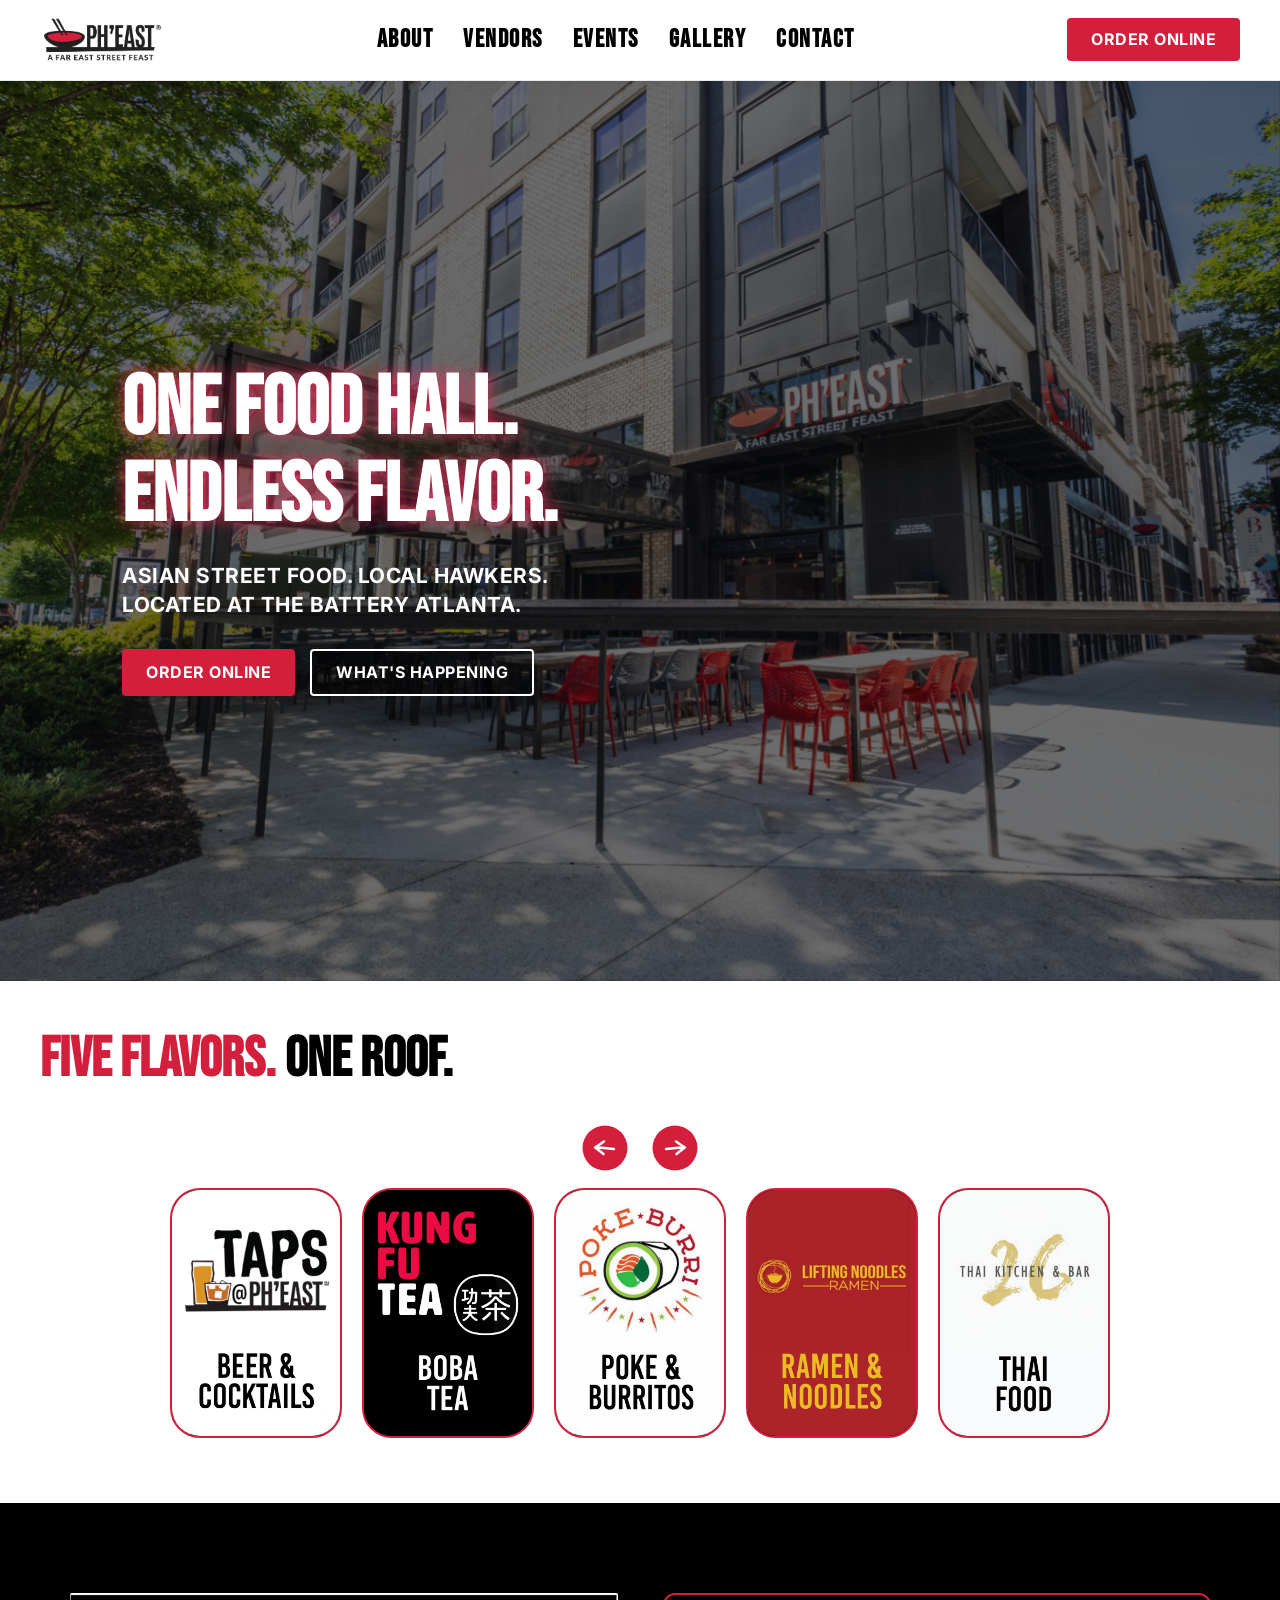
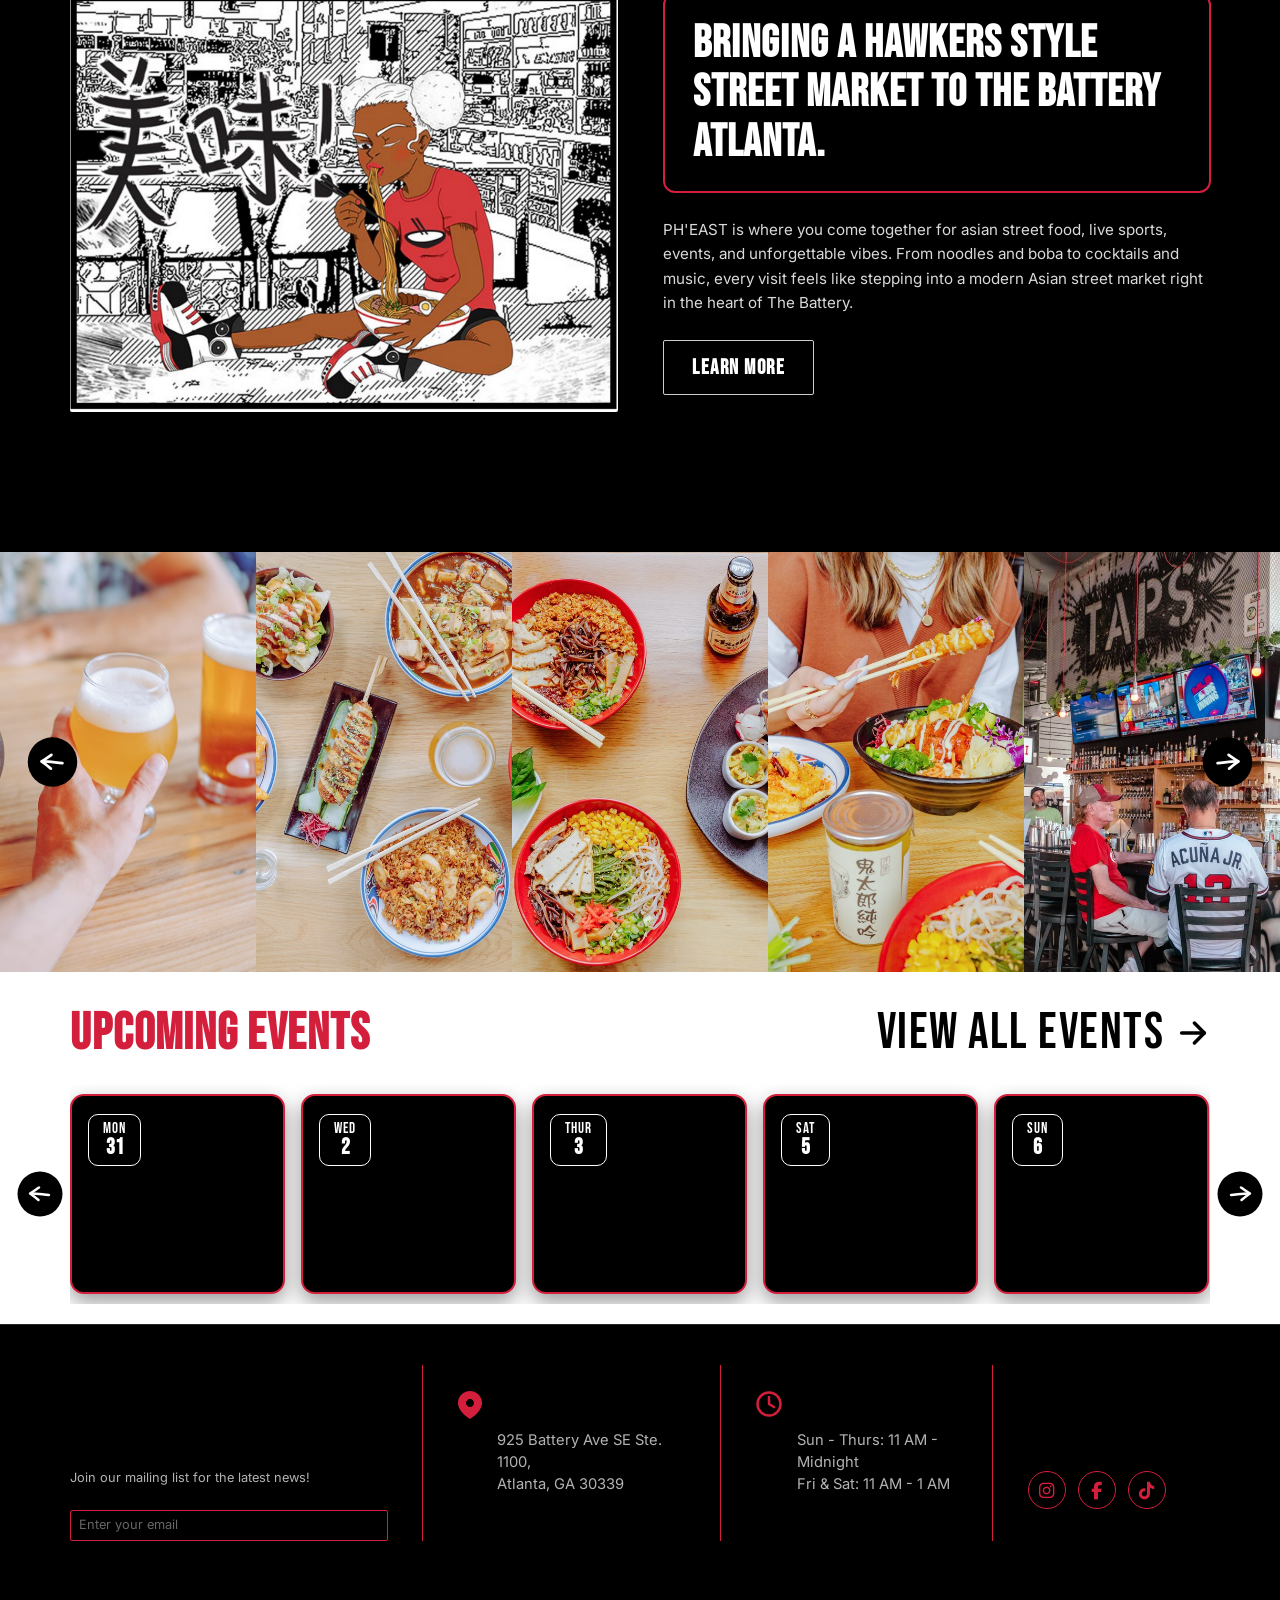
==== index.html @ d38c6ffe "save" ====
<!DOCTYPE html>
<html lang="en" data-theme="bold">
<head>
  <meta charset="UTF-8">
  <meta name="viewport" content="width=device-width, initial-scale=1.0">
  <title>PH'EAST | One Food Hall. Endless Flavor.</title>
  <meta name="description" content="Experience authentic Asian Street Food at The Battery Atlanta.">
  <link rel="stylesheet" href="https://cdnjs.cloudflare.com/ajax/libs/font-awesome/6.5.1/css/all.min.css">
  <link rel="stylesheet" href="styles.css">
</head>
<body>
  <!-- THEME SWITCHER -->

  <!-- NAVIGATION -->
  <header class="main-header">
    <div class="container header-inner">
      <a href="index.html" class="brand-logo">
        <img src="assets/PHEAST-logo-transparent.png" alt="PH'EAST Food Hall" style="height: 52px; width: auto; object-fit: contain;" class="logo-main">
      </a>
      <nav class="nav-menu">
        <a href="about.html" class="nav-link">About</a>
        <a href="vendor.html" class="nav-link">Vendors</a>
        <a href="events.html" class="nav-link">Events</a>
        <a href="gallery.html" class="nav-link">Gallery</a>
        <a href="contact.html" class="nav-link">Contact</a>
      </nav>
      <div style="display: flex; gap: 15px; align-items: center;">
        <button class="btn btn-primary" onclick="openOrderModal()">Order Online</button>
        <button class="mobile-nav-toggle" onclick="toggleMobileMenu()" aria-label="Toggle Navigation"><i class="fa-solid fa-bars"></i></button>
      </div>
    </div>
  </header>


  <!-- HERO -->
  <section class="hero-section hero-left">
    <div class="hero-backdrop">
      <img src="assets/_71A5775-HDR.jpg" alt="PH'EAST Exterior">
      <div class="overlay"></div>
    </div>
    <div class="hero-content">
      <h1 class="hero-title" style="font-size: 5.2rem; text-transform: uppercase; font-family: 'Balboa Bold', 'Balboa', 'Bebas Kai', 'Bebas Kai Regular', 'Bebas Neue', sans-serif; font-weight: 700; line-height: 1.05;">ONE FOOD HALL.<br>ENDLESS FLAVOR.</h1>
      <p style="font-size: 1.3rem; font-weight: 700; margin-bottom: 30px; letter-spacing: 0.5px; text-transform: uppercase; line-height: 1.4;">
        Asian street food. Local hawkers.<br>Located at The Battery Atlanta.
      </p>
      <div class="hero-buttons">
        <button class="btn btn-primary" onclick="openOrderModal()">Order Online</button>
        <a href="events.html" class="btn btn-outline" style="border-color: #ffffff; color: #ffffff; background: rgba(0, 0, 0, 0.4);">What's Happening</a>
      </div>
    </div>
  </section>

  <!-- VENDORS -->
  <section class="section bg-secondary-section" style="background-color: #ffffff; color: #000000; padding: 45px 0 50px 0;">
    <div class="container" style="position: relative;">
      <div class="section-header" style="margin-bottom: 20px; text-align: left;">
        <h2 class="section-title" style="text-align: left;"><span style="color: #D41F3C;">FIVE FLAVORS.</span> <span style="color: #000000;">ONE ROOF.</span></h2>
      </div>
      <div class="carousel-track-container">
        <!-- Carousel controls -->
        <div class="carousel-controls">
          <button class="carousel-btn prev" onclick="slideCarousel(-1)" aria-label="Previous Slide">
            <svg viewBox="0 0 100 100" fill="none" xmlns="http://www.w3.org/2000/svg">
              <circle cx="50" cy="50" r="45" fill="var(--accent-primary)"/>
              <path d="M68 52 C55 51 45 49 32 49" stroke="white" stroke-width="5" stroke-linecap="round"/>
              <path d="M48 37 C42 41 37 45 30 49 C36 53 41 57 47 62" stroke="white" stroke-width="5" stroke-linecap="round" stroke-linejoin="round"/>
            </svg>
          </button>
          <button class="carousel-btn next" onclick="slideCarousel(1)" aria-label="Next Slide">
            <svg viewBox="0 0 100 100" fill="none" xmlns="http://www.w3.org/2000/svg">
              <circle cx="50" cy="50" r="45" fill="var(--accent-primary)"/>
              <path d="M32 52 C45 51 55 49 68 49" stroke="white" stroke-width="5" stroke-linecap="round"/>
              <path d="M52 37 C58 41 63 45 70 49 C64 53 59 57 53 62" stroke="white" stroke-width="5" stroke-linecap="round" stroke-linejoin="round"/>
            </svg>
          </button>
        </div>

        <div class="vendors-grid carousel-track">
          <div class="vendor-card">
            <img src="assets/logo_taps.png?v=6" alt="TAPs @ PH'EAST" style="width: 100%; height: auto; display: block;">
          </div>
          <div class="vendor-card">
            <a href="kungfutea.html" style="display: block; text-decoration: none; cursor: pointer;">
              <img src="assets/logo_kungfutea.png?v=6" alt="Kung Fu Tea" style="width: 100%; height: auto; display: block;">
            </a>
          </div>
          <div class="vendor-card">
            <img src="assets/logo_pokeburri.png?v=6" alt="Poke Burri" style="width: 100%; height: auto; display: block;">
          </div>
          <div class="vendor-card">
            <img src="assets/logo_liftingnoodles.png?v=6" alt="Lifting Noodles Ramen" style="width: 100%; height: auto; display: block;">
          </div>
          <div class="vendor-card">
            <img src="assets/logo_26thai.png?v=6" alt="26 Thai Kitchen & Bar" style="width: 100%; height: auto; display: block;">
          </div>
          <div class="vendor-card">
            <img src="assets/logo_fantasia.png?v=6" alt="Fan T'Asia" style="width: 100%; height: auto; display: block;">
          </div>
        </div>
      </div>
    </div>
  </section>

  <!-- ABOUT CONCEPT SECTION -->
  <section class="section bg-dark-concept" style="padding: 90px 0; background: #000000;">
    <div class="container" style="max-width: 1180px;">
      <div class="hawker-concept-grid">
        <!-- Left: Manga Illustration -->
        <div class="hawker-image-col">
          <img src="assets/manga_illustration.png?v=2" alt="PH'EAST Hawkers Style Street Market Illustration" class="manga-frame-img">
        </div>
        
        <!-- Right: Text & Banner Box -->
        <div class="hawker-text-col">
          <div class="hawker-red-banner">
            <h2>BRINGING A HAWKERS STYLE STREET MARKET TO THE BATTERY ATLANTA.</h2>
          </div>
          <p class="hawker-description">
            PH'EAST is where you come together for asian street food, live sports, events, and unforgettable vibes. From noodles and boba to cocktails and music, every visit feels like stepping into a modern Asian street market right in the heart of The Battery.
          </p>
          <a href="about.html" class="hawker-learn-btn">LEARN MORE</a>
        </div>
      </div>
    </div>
  </section>

  <!-- GALLERY PHOTO CAROUSEL SECTION -->
  <section class="section gallery-carousel-section" style="padding: 0; background: #000; overflow: hidden; position: relative;">
    <div class="gallery-carousel-wrapper">
      <!-- Controls -->
      <div class="gallery-controls">
        <button class="gallery-btn prev" onclick="slideGalleryCarousel(-1)" aria-label="Previous Photo">
          <svg viewBox="0 0 100 100" fill="none" xmlns="http://www.w3.org/2000/svg">
            <circle cx="50" cy="50" r="45" fill="#000000"/>
            <path d="M68 52 C55 51 45 49 32 49" stroke="#ffffff" stroke-width="5" stroke-linecap="round"/>
            <path d="M48 37 C42 41 37 45 30 49 C36 53 41 57 47 62" stroke="#ffffff" stroke-width="5" stroke-linecap="round" stroke-linejoin="round"/>
          </svg>
        </button>
        <button class="gallery-btn next" onclick="slideGalleryCarousel(1)" aria-label="Next Photo">
          <svg viewBox="0 0 100 100" fill="none" xmlns="http://www.w3.org/2000/svg">
            <circle cx="50" cy="50" r="45" fill="#000000"/>
            <path d="M32 52 C45 51 55 49 68 49" stroke="#ffffff" stroke-width="5" stroke-linecap="round"/>
            <path d="M52 37 C58 41 63 45 70 49 C64 53 59 57 53 62" stroke="#ffffff" stroke-width="5" stroke-linecap="round" stroke-linejoin="round"/>
          </svg>
        </button>
      </div>

      <!-- Track -->
      <div class="gallery-track">
        <div class="gallery-photo-item">
          <img src="assets/real_gallery_1.jpg" alt="PH'EAST Food & Drinks 1" class="gallery-img">
        </div>
        <div class="gallery-photo-item">
          <img src="assets/real_gallery_2.jpg" alt="PH'EAST Food & Drinks 2" class="gallery-img">
        </div>
        <div class="gallery-photo-item">
          <img src="assets/real_gallery_3.jpg" alt="PH'EAST Food & Drinks 3" class="gallery-img">
        </div>
        <div class="gallery-photo-item">
          <img src="assets/real_gallery_4.jpg" alt="PH'EAST Food & Drinks 4" class="gallery-img">
        </div>
        <div class="gallery-photo-item">
          <img src="assets/real_gallery_5.jpg" alt="PH'EAST Crowd Atmosphere 1" class="gallery-img">
        </div>
        <div class="gallery-photo-item">
          <img src="assets/real_gallery_6.jpg" alt="PH'EAST Crowd Atmosphere 2" class="gallery-img">
        </div>
        <div class="gallery-photo-item">
          <img src="assets/real_gallery_7.jpg" alt="PH'EAST Crowd Atmosphere 3" class="gallery-img">
        </div>
        <div class="gallery-photo-item">
          <img src="assets/real_gallery_8.jpg" alt="PH'EAST Crowd Atmosphere 4" class="gallery-img">
        </div>
      </div>
    </div>
  </section>

  <!-- EVENTS SECTION -->
  <section class="section bg-light-events" style="padding: 20px 0; background: #ffffff; color: #000000;">
    <div class="container" style="max-width: 1180px;">
      <div style="display: flex; justify-content: space-between; align-items: center; margin-bottom: 10px; flex-wrap: wrap; gap: 15px;">
        <h2 style="margin: 0; font-size: 3.2rem; color: #D41F3C; font-family: 'Bebas Kai', 'Bebas Kai Regular', 'Bebas Neue', sans-serif; text-transform: uppercase; letter-spacing: 1px;">UPCOMING EVENTS</h2>
        <a href="events.html" style="color: #000000; font-family: 'Bebas Kai', 'Bebas Kai Regular', 'Bebas Neue', sans-serif; font-size: 3.2rem; text-decoration: none; display: inline-flex; align-items: center; gap: 12px; text-transform: uppercase; letter-spacing: 1.5px;">
          VIEW ALL EVENTS
          <svg width="34" height="34" viewBox="0 0 24 24" fill="none" stroke="#000000" stroke-width="2.5" stroke-linecap="round" stroke-linejoin="round" style="vertical-align: middle;">
            <line x1="4" y1="12" x2="20" y2="12"></line>
            <polyline points="13 5 20 12 13 19"></polyline>
          </svg>
        </a>
      </div>

      <div class="events-carousel-container">
        <!-- Controls -->
        <div class="events-controls">
          <button class="events-btn prev" onclick="slideEventsCarousel(-1)" aria-label="Previous Event">
            <svg viewBox="0 0 100 100" fill="none" xmlns="http://www.w3.org/2000/svg">
              <circle cx="50" cy="50" r="45" fill="#000000"/>
              <path d="M68 52 C55 51 45 49 32 49" stroke="white" stroke-width="5" stroke-linecap="round"/>
              <path d="M48 37 C42 41 37 45 30 49 C36 53 41 57 47 62" stroke="white" stroke-width="5" stroke-linecap="round" stroke-linejoin="round"/>
            </svg>
          </button>
          <button class="events-btn next" onclick="slideEventsCarousel(1)" aria-label="Next Event">
            <svg viewBox="0 0 100 100" fill="none" xmlns="http://www.w3.org/2000/svg">
              <circle cx="50" cy="50" r="45" fill="#000000"/>
              <path d="M32 52 C45 51 55 49 68 49" stroke="white" stroke-width="5" stroke-linecap="round"/>
              <path d="M52 37 C58 41 63 45 70 49 C64 53 59 57 53 62" stroke="white" stroke-width="5" stroke-linecap="round" stroke-linejoin="round"/>
            </svg>
          </button>
        </div>

        <!-- Track -->
        <div class="events-track">
          <!-- Card 1 -->
          <div class="event-mock-card">
            <div class="event-date-box">
              <span class="day">MON</span>
              <span class="date">31</span>
            </div>
            <div class="event-info-box">
              <h3 class="event-name">TRIVIA NIGHT</h3>
              <p class="event-time">7-10 PM</p>
            </div>
          </div>

          <!-- Card 2 -->
          <div class="event-mock-card">
            <div class="event-date-box">
              <span class="day">WED</span>
              <span class="date">2</span>
            </div>
            <div class="event-info-box">
              <h3 class="event-name">BRAVES<br>HOME GAME</h3>
              <p class="event-time">6:00 PM</p>
            </div>
          </div>

          <!-- Card 3 -->
          <div class="event-mock-card">
            <div class="event-date-box">
              <span class="day">THUR</span>
              <span class="date">3</span>
            </div>
            <div class="event-info-box">
              <h3 class="event-name">KARAOKE<br>NIGHT</h3>
              <p class="event-time">7-11 PM</p>
            </div>
          </div>

          <!-- Card 4 -->
          <div class="event-mock-card">
            <div class="event-date-box">
              <span class="day">SAT</span>
              <span class="date">5</span>
            </div>
            <div class="event-info-box">
              <h3 class="event-name">LIVE MUSIC</h3>
              <p class="event-time">5-9 PM</p>
            </div>
          </div>

          <!-- Card 5 -->
          <div class="event-mock-card">
            <div class="event-date-box">
              <span class="day">SUN</span>
              <span class="date">6</span>
            </div>
            <div class="event-info-box">
              <h3 class="event-name">SUNDAY<br>DJ SET</h3>
              <p class="event-time">4-8 PM</p>
            </div>
          </div>

          <!-- Card 6 -->
          <div class="event-mock-card">
            <div class="event-date-box">
              <span class="day">TUE</span>
              <span class="date">8</span>
            </div>
            <div class="event-info-box">
              <h3 class="event-name">TACO & SAKÉ<br>TUESDAY</h3>
              <p class="event-time">5-10 PM</p>
            </div>
          </div>

          <!-- Card 7 -->
          <div class="event-mock-card">
            <div class="event-date-box">
              <span class="day">FRI</span>
              <span class="date">11</span>
            </div>
            <div class="event-info-box">
              <h3 class="event-name">ASIAN STREET<br>FEAST</h3>
              <p class="event-time">6-11 PM</p>
            </div>
          </div>
        </div>
      </div>
    </div>
  </section>

  <!-- FOOTER -->
  <footer class="main-footer">
    <div class="container" style="max-width: 1180px;">
      <div class="footer-grid-layout">
        <!-- Col 1: Logo & Newsletter -->
        <div class="footer-col">
          <img src="assets/PHEAST-logo-white-removebg-preview.png" alt="PH'EAST - A Far East Street Feast" class="footer-brand-logo">
          <h4 class="footer-heading">STAY UPDATED</h4>
          <p class="footer-subtext">Join our mailing list for the latest news!</p>
          <div class="footer-form" style="margin-top: 12px;">
            <input type="email" id="newsletter-email" placeholder="Enter your email" class="footer-input-box">
          </div>
        </div>

        <!-- Col 2: The Battery Atlanta Address -->
        <div class="footer-col">
          <div class="footer-header-with-icon">
            <svg class="footer-red-icon" width="24" height="28" viewBox="0 0 24 28" fill="none" xmlns="http://www.w3.org/2000/svg">
              <path d="M12 0C5.37 0 0 5.37 0 12C0 21 12 28 12 28C12 28 24 21 24 12C24 5.37 18.63 0 12 0ZM12 16C9.79 16 8 14.21 8 12C8 9.79 9.79 8 12 8C14.21 8 16 9.79 16 12C16 14.21 14.21 16 12 16Z" fill="#D41F3C"/>
            </svg>
            <div>
              <h4 class="footer-heading">THE BATTERY ATLANTA</h4>
              <p class="footer-info-text">
                925 Battery Ave SE Ste. 1100,<br>
                Atlanta, GA 30339
              </p>
            </div>
          </div>
        </div>

        <!-- Col 3: Hours -->
        <div class="footer-col">
          <div class="footer-header-with-icon">
            <svg class="footer-red-icon" width="26" height="26" viewBox="0 0 26 26" fill="none" xmlns="http://www.w3.org/2000/svg">
              <circle cx="13" cy="13" r="11.5" stroke="#D41F3C" stroke-width="2.5"/>
              <path d="M13 6V13L18 16" stroke="#D41F3C" stroke-width="2.5" stroke-linecap="round" stroke-linejoin="round"/>
            </svg>
            <div>
              <h4 class="footer-heading">HOURS</h4>
              <p class="footer-info-text">
                Sun - Thurs: 11 AM - Midnight<br>
                Fri & Sat: 11 AM - 1 AM
              </p>
            </div>
          </div>
        </div>

        <!-- Col 4: Follow PH'EAST -->
        <div class="footer-col">
          <h4 class="footer-heading">FOLLOW<br>PH'EAST</h4>
          <div class="footer-social-row">
            <a href="#" class="social-circle-btn" aria-label="Instagram"><i class="fab fa-instagram"></i></a>
            <a href="#" class="social-circle-btn" aria-label="Facebook"><i class="fab fa-facebook-f"></i></a>
            <a href="#" class="social-circle-btn" aria-label="TikTok"><i class="fab fa-tiktok"></i></a>
          </div>
        </div>
      </div>
    </div>
  </footer>

  <!-- MODAL -->
  <div id="order-modal" class="modal-overlay">
    <div class="modal-card">
      <h2>Order Online</h2>
      <p style="margin-top: 10px;">Choose your vendor:</p>
      <div style="display: flex; flex-direction: column; gap: 10px; margin-top: 20px;">
        <button class="btn btn-outline" onclick="selectOrderVendor('Kung Fu Tea')">🧋 Kung Fu Tea</button>
        <button class="btn btn-outline" onclick="selectOrderVendor('Lifting Noodles')">🍜 Lifting Noodles</button>
        <button class="btn btn-outline" onclick="selectOrderVendor('Poke Burri')">🍣 Poke Burri</button>
        <button class="btn btn-outline" onclick="selectOrderVendor('26 Thai')">🍲 26 Thai Kitchen</button>
        <button class="btn btn-outline" onclick="selectOrderVendor('Fan T Asia')">🥟 Fan T'Asia</button>
        <button class="btn btn-ghost" onclick="closeOrderModal()" style="margin-top: 10px;">Cancel</button>
      </div>
    </div>
  </div>

  <div id="toast-notification" class="toast hidden">
    <span id="toast-text"></span>
  </div>

  <script src="app.js"></script>
</body>
</html>
---- styles.css ----
@import url('https://fonts.googleapis.com/css2?family=Bebas+Neue&family=Inter:wght@300;400;600;700;800&family=Playfair+Display:ital,wght@0,600;0,800;1,400&family=Plus+Jakarta+Sans:wght@400;600;700;800&family=Syne:wght@700;800&family=Space+Grotesk:wght@400;600;700&display=swap');

/* ==========================================================================
   CSS CUSTOM PROPERTIES (VARIABLES) - THEMES
   ========================================================================== */

/* 
   DEFAULT THEME (Fallback / Base)
   Mapping to "Bold & Dynamic" by default 
*/
:root {
  /* Colors */
  --bg-primary: #000000;
  --bg-secondary: #14161d;
  --bg-card: #1b1e29;
  --text-main: #ffffff;
  --text-muted: #a0a5b5;
  --text-inverse: #1a1a1a;
  --text-inverse-muted: #5a5a5a;
  
  --accent-primary: #D41F3C;
  --accent-secondary: #00f0ff;
  --accent-tertiary: #ffe600;
  
  --footer-bg: #000000;
  --bg-hero-overlay: rgba(11,12,16,0.60);
  
  /* Typography */
  --font-display: 'Bebas Kai', 'Bebas Kai Regular', 'Bebas Neue', sans-serif;
  --font-heading: 'Bebas Kai', 'Bebas Kai Regular', 'Bebas Neue', sans-serif;
  --font-body: 'Inter', sans-serif;
  
  /* Borders & Shadows */
  --btn-radius: 4px;
  --card-radius: 8px;
  --card-border: 1px solid rgba(255,42,95,0.3);
  --card-shadow: 0 10px 30px rgba(0,0,0,0.5);
  --btn-border: none;
  --btn-shadow: none;
  
  /* Visual Effects */
  --image-filter: none;
  --marquee-display: flex;
  
  /* Layout */
  --header-height: 80px;
  --switcher-height: 0px;
}

/* 
   THEME 1: BOLD & DYNAMIC 
*/
html[data-theme="bold"] {
  --bg-primary: #0b0c10;
  --bg-secondary: #14161d;
  --bg-card: #1b1e29;
  --text-main: #ffffff;
  --text-muted: #a0a5b5;
  
  --accent-primary: #D41F3C;
  --accent-secondary: #00f0ff;
  --accent-tertiary: #ffe600;
  
  --footer-bg: #090a0f;
  --bg-hero-overlay: rgba(11,12,16,0.60);
  
  --font-display: 'Bebas Kai', 'Bebas Kai Regular', 'Bebas Neue', sans-serif;
  --font-heading: 'Bebas Kai', 'Bebas Kai Regular', 'Bebas Neue', sans-serif;
  --font-body: 'Inter', sans-serif;
  
  --btn-radius: 4px;
  --card-radius: 8px;
  --card-border: 1px solid rgba(255,42,95,0.3);
  --card-shadow: 0 10px 30px rgba(0,0,0,0.5);
  --btn-border: none;
  --btn-shadow: none;
  
  --image-filter: none;
  --marquee-display: flex;
}

/* 
   THEME 2: ZEN GARDEN (MINIMAL) 
*/
html[data-theme="minimal"] {
  --bg-primary: #1a1a1a;
  --bg-secondary: #f5f0e8; /* Sake white */
  --bg-card: #f5f0e8;
  --text-main: #f5f0e8;
  --text-muted: rgba(245,240,232,0.7);
  --text-inverse: #1a1a1a;
  --text-inverse-muted: #5a5a5a;
  
  --accent-primary: #c9a96e; /* Gold */
  --accent-secondary: #5a7a5a; /* Bamboo Green */
  --accent-tertiary: #b5574c; /* Soft Red */
  
  --footer-bg: #1a1a1a;
  --bg-hero-overlay: rgba(26,26,26,0.40);
  
  --font-display: 'Bebas Kai', 'Bebas Kai Regular', 'Bebas Neue', sans-serif;
  --font-heading: 'Bebas Kai', 'Bebas Kai Regular', 'Bebas Neue', sans-serif;
  --font-body: 'Plus Jakarta Sans', sans-serif;
  
  --btn-radius: 30px;
  --card-radius: 4px;
  --card-border: none;
  --card-shadow: 0 15px 35px rgba(0,0,0,0.15);
  --btn-border: 1px solid var(--accent-primary);
  --btn-shadow: none;
  
  --image-filter: sepia(0.3) contrast(1.1);
  --marquee-display: none;
}

/* 
   THEME 3: NEON POP (APP) 
*/
html[data-theme="app"] {
  --bg-primary: #ffffff;
  --bg-secondary: #f4f6f8;
  --bg-card: #ffffff;
  --text-main: #18181b;
  --text-muted: #475569;
  
  --accent-primary: #7c3aed; /* Violet */
  --accent-secondary: #ec4899; /* Pink */
  --accent-tertiary: #84cc16; /* Lime Green */
  --accent-quaternary: #f97316; /* Orange */
  
  --footer-bg: #18181b;
  --bg-hero-overlay: rgba(124,58,237,0.25);
  
  --font-display: 'Bebas Kai', 'Bebas Kai Regular', 'Bebas Neue', sans-serif;
  --font-heading: 'Bebas Kai', 'Bebas Kai Regular', 'Bebas Neue', sans-serif;
  --font-body: 'Inter', sans-serif;
  
  --btn-radius: 24px;
  --card-radius: 24px;
  --card-border: 3px solid var(--accent-primary);
  --card-shadow: 6px 6px 0px rgba(124,58,237,0.2);
  --btn-border: 2px solid #000;
  --btn-shadow: 4px 4px 0px #000;
  
  --image-filter: saturate(1.2) contrast(1.1);
  --marquee-display: none;
}


/* ==========================================================================
   RESET & BASE STYLES
   ========================================================================== */

*, *::before, *::after {
  box-sizing: border-box;
  margin: 0;
  padding: 0;
}

html, body {
  background-color: #000000 !important;
}

html {
  font-size: 16px;
  scroll-behavior: smooth;
  height: 100%;
}

body {
  font-family: var(--font-body);
  color: var(--text-main);
  line-height: 1.6;
  padding-top: var(--switcher-height);
  transition: background-color 0.4s ease, color 0.4s ease;
  overflow-x: hidden;
  min-height: 100vh;
  display: flex;
  flex-direction: column;
  -webkit-font-smoothing: antialiased;
  -moz-osx-font-smoothing: grayscale;
}

a {
  color: inherit;
  text-decoration: none;
  transition: color 0.3s ease;
}

ul, ol {
  list-style: none;
}

img, picture, video, canvas, svg {
  display: block;
  max-width: 100%;
  height: auto;
}

input, button, textarea, select {
  font: inherit;
  color: inherit;
  border: none;
  background: transparent;
  outline: none;
}

button {
  cursor: pointer;
}

h1, h2, h3, h4, h5, h6 {
  font-family: var(--font-heading);
  font-weight: 700;
  line-height: 1.2;
  margin-bottom: 1rem;
}

h1 { font-size: 3rem; }
h2 { font-size: 2.5rem; }
h3 { font-size: 2rem; }
h4 { font-size: 1.5rem; }
h5 { font-size: 1.25rem; }
h6 { font-size: 1rem; }

p {
  margin-bottom: 1rem;
}

/* ==========================================================================
   TYPOGRAPHY UTILITIES
   ========================================================================== */

.font-display { font-family: var(--font-display); }
.font-heading { font-family: var(--font-heading); }
.font-body { font-family: var(--font-body); }

.text-main { color: var(--text-main); }
.text-muted { color: var(--text-muted); }
.text-accent-primary { color: var(--accent-primary); }
.text-accent-secondary { color: var(--accent-secondary); }
.text-accent-tertiary { color: var(--accent-tertiary); }
.text-inverse { color: var(--text-inverse); }
.text-inverse-muted { color: var(--text-inverse-muted); }

.text-left { text-align: left; }
.text-center { text-align: center; }
.text-right { text-align: right; }
.text-justify { text-align: justify; }

.text-uppercase { text-transform: uppercase; }
.text-lowercase { text-transform: lowercase; }
.text-capitalize { text-transform: capitalize; }

.font-weight-light { font-weight: 300; }
.font-weight-normal { font-weight: 400; }
.font-weight-semibold { font-weight: 600; }
.font-weight-bold { font-weight: 700; }
.font-weight-extrabold { font-weight: 800; }

.text-xs { font-size: 0.75rem; }
.text-sm { font-size: 0.875rem; }
.text-base { font-size: 1rem; }
.text-lg { font-size: 1.125rem; }
.text-xl { font-size: 1.25rem; }
.text-2xl { font-size: 1.5rem; }
.text-3xl { font-size: 1.875rem; }
.text-4xl { font-size: 2.25rem; }
.text-5xl { font-size: 3rem; }
.text-6xl { font-size: 4rem; }

/* ==========================================================================
   LAYOUT UTILITIES
   ========================================================================== */

.container {
  max-width: 1240px;
  margin: 0 auto;
  padding: 0 20px;
  width: 100%;
}

.container-fluid {
  width: 100%;
  padding: 0 20px;
}

.d-block { display: block; }
.d-inline-block { display: inline-block; }
.d-inline { display: inline; }
.d-flex { display: flex; }
.d-inline-flex { display: inline-flex; }
.d-grid { display: grid; }
.d-none { display: none; }

.flex-row { flex-direction: row; }
.flex-column { flex-direction: column; }
.flex-row-reverse { flex-direction: row-reverse; }
.flex-column-reverse { flex-direction: column-reverse; }

.flex-wrap { flex-wrap: wrap; }
.flex-nowrap { flex-wrap: nowrap; }

.justify-content-start { justify-content: flex-start; }
.justify-content-end { justify-content: flex-end; }
.justify-content-center { justify-content: center; }
.justify-content-between { justify-content: space-between; }
.justify-content-around { justify-content: space-around; }
.justify-content-evenly { justify-content: space-evenly; }

.align-items-start { align-items: flex-start; }
.align-items-end { align-items: flex-end; }
.align-items-center { align-items: center; }
.align-items-baseline { align-items: baseline; }
.align-items-stretch { align-items: stretch; }

.flex-grow-1 { flex-grow: 1; }
.flex-shrink-0 { flex-shrink: 0; }

.w-100 { width: 100%; }
.w-75 { width: 75%; }
.w-50 { width: 50%; }
.w-25 { width: 25%; }
.h-100 { height: 100%; }
.vh-100 { height: 100vh; }
.vw-100 { width: 100vw; }

.position-relative { position: relative; }
.position-absolute { position: absolute; }
.position-fixed { position: fixed; }
.position-sticky { position: sticky; }

.inset-0 {
  top: 0;
  right: 0;
  bottom: 0;
  left: 0;
}

.z-1 { z-index: 1; }
.z-2 { z-index: 2; }
.z-10 { z-index: 10; }
.z-100 { z-index: 100; }
.z-1000 { z-index: 1000; }

.overflow-hidden { overflow: hidden; }
.overflow-auto { overflow: auto; }
.overflow-visible { overflow: visible; }

/* SPACING UTILITIES */
.m-0 { margin: 0; }
.mt-0 { margin-top: 0; }
.mr-0 { margin-right: 0; }
.mb-0 { margin-bottom: 0; }
.ml-0 { margin-left: 0; }
.mx-0 { margin-left: 0; margin-right: 0; }
.my-0 { margin-top: 0; margin-bottom: 0; }

.m-1 { margin: 0.25rem; }
.mt-1 { margin-top: 0.25rem; }
.mb-1 { margin-bottom: 0.25rem; }
.mx-1 { margin-left: 0.25rem; margin-right: 0.25rem; }
.my-1 { margin-top: 0.25rem; margin-bottom: 0.25rem; }

.m-2 { margin: 0.5rem; }
.mt-2 { margin-top: 0.5rem; }
.mb-2 { margin-bottom: 0.5rem; }
.mx-2 { margin-left: 0.5rem; margin-right: 0.5rem; }
.my-2 { margin-top: 0.5rem; margin-bottom: 0.5rem; }

.m-3 { margin: 1rem; }
.mt-3 { margin-top: 1rem; }
.mb-3 { margin-bottom: 1rem; }
.mx-3 { margin-left: 1rem; margin-right: 1rem; }
.my-3 { margin-top: 1rem; margin-bottom: 1rem; }

.m-4 { margin: 1.5rem; }
.mt-4 { margin-top: 1.5rem; }
.mb-4 { margin-bottom: 1.5rem; }
.mx-4 { margin-left: 1.5rem; margin-right: 1.5rem; }
.my-4 { margin-top: 1.5rem; margin-bottom: 1.5rem; }

.m-5 { margin: 3rem; }
.mt-5 { margin-top: 3rem; }
.mb-5 { margin-bottom: 3rem; }
.mx-5 { margin-left: 3rem; margin-right: 3rem; }
.my-5 { margin-top: 3rem; margin-bottom: 3rem; }

.m-auto { margin: auto; }
.mx-auto { margin-left: auto; margin-right: auto; }
.my-auto { margin-top: auto; margin-bottom: auto; }

.p-0 { padding: 0; }
.pt-0 { padding-top: 0; }
.pr-0 { padding-right: 0; }
.pb-0 { padding-bottom: 0; }
.pl-0 { padding-left: 0; }
.px-0 { padding-left: 0; padding-right: 0; }
.py-0 { padding-top: 0; padding-bottom: 0; }

.p-1 { padding: 0.25rem; }
.pt-1 { padding-top: 0.25rem; }
.pb-1 { padding-bottom: 0.25rem; }
.px-1 { padding-left: 0.25rem; padding-right: 0.25rem; }
.py-1 { padding-top: 0.25rem; padding-bottom: 0.25rem; }

.p-2 { padding: 0.5rem; }
.pt-2 { padding-top: 0.5rem; }
.pb-2 { padding-bottom: 0.5rem; }
.px-2 { padding-left: 0.5rem; padding-right: 0.5rem; }
.py-2 { padding-top: 0.5rem; padding-bottom: 0.5rem; }

.p-3 { padding: 1rem; }
.pt-3 { padding-top: 1rem; }
.pb-3 { padding-bottom: 1rem; }
.px-3 { padding-left: 1rem; padding-right: 1rem; }
.py-3 { padding-top: 1rem; padding-bottom: 1rem; }

.p-4 { padding: 1.5rem; }
.pt-4 { padding-top: 1.5rem; }
.pb-4 { padding-bottom: 1.5rem; }
.px-4 { padding-left: 1.5rem; padding-right: 1.5rem; }
.py-4 { padding-top: 1.5rem; padding-bottom: 1.5rem; }

.p-5 { padding: 3rem; }
.pt-5 { padding-top: 3rem; }
.pb-5 { padding-bottom: 3rem; }
.px-5 { padding-left: 3rem; padding-right: 3rem; }
.py-5 { padding-top: 3rem; padding-bottom: 3rem; }

/* ==========================================================================
   ANIMATIONS & KEYFRAMES
   ========================================================================== */

@keyframes fadeIn {
  from { opacity: 0; transform: translateY(20px); }
  to { opacity: 1; transform: translateY(0); }
}

@keyframes slideInLeft {
  from { opacity: 0; transform: translateX(-50px); }
  to { opacity: 1; transform: translateX(0); }
}

@keyframes slideInRight {
  from { opacity: 0; transform: translateX(50px); }
  to { opacity: 1; transform: translateX(0); }
}

@keyframes pulse {
  0% { transform: scale(1); }
  50% { transform: scale(1.05); }
  100% { transform: scale(1); }
}

@keyframes wiggle {
  0% { transform: rotate(0deg); }
  25% { transform: rotate(3deg); }
  50% { transform: rotate(0deg); }
  75% { transform: rotate(-3deg); }
  100% { transform: rotate(0deg); }
}

@keyframes float {
  0% { transform: translateY(0px); }
  50% { transform: translateY(-15px); }
  100% { transform: translateY(0px); }
}

@keyframes marquee {
  0% { transform: translateX(0); }
  100% { transform: translateX(-50%); }
}

@keyframes spin {
  from { transform: rotate(0deg); }
  to { transform: rotate(360deg); }
}

.animate-fade-in { animation: fadeIn 0.8s ease forwards; }
.animate-slide-left { animation: slideInLeft 0.8s ease forwards; }
.animate-slide-right { animation: slideInRight 0.8s ease forwards; }
.animate-pulse { animation: pulse 2s infinite ease-in-out; }
.animate-float { animation: float 3s ease-in-out infinite; }
.animate-wiggle { animation: wiggle 1s ease-in-out infinite; }

/* ==========================================================================
   THEME SWITCHER BAR
   ========================================================================== */

#theme-switcher-bar {
  position: fixed;
  top: 0;
  left: 0;
  width: 100%;
  height: var(--switcher-height);
  background: #0f172a;
  z-index: 10000;
  color: #fff;
  border-bottom: 1px solid rgba(255,255,255,0.1);
  display: flex;
  align-items: center;
}

.switcher-container {
  display: flex;
  justify-content: space-between;
  align-items: center;
  width: 100%;
}

.switcher-brand {
  font-family: 'Inter', sans-serif;
  font-weight: 700;
  font-size: 0.9rem;
  letter-spacing: 1px;
  text-transform: uppercase;
  color: rgba(255,255,255,0.7);
}

.switcher-buttons {
  display: flex;
  gap: 10px;
  align-items: center;
}

.switcher-label {
  font-size: 0.85rem;
  color: rgba(255,255,255,0.5);
  margin-right: 10px;
}

.theme-btn {
  background: rgba(255,255,255,0.1);
  border: 1px solid rgba(255,255,255,0.2);
  color: #fff;
  padding: 6px 16px;
  border-radius: 30px; /* Pill buttons */
  font-size: 0.85rem;
  font-weight: 600;
  transition: all 0.2s ease;
}

.theme-btn:hover {
  background: rgba(255,255,255,0.2);
}

/* Active states for theme buttons in switcher */
html[data-theme="bold"] .theme-btn[data-target-theme="bold"],
html:not([data-theme="minimal"]):not([data-theme="app"]) .theme-btn[data-target-theme="bold"] {
  background: #D41F3C;
  border-color: #D41F3C;
  color: #fff;
  box-shadow: 0 0 10px rgba(255,42,95,0.5);
}

html[data-theme="minimal"] .theme-btn[data-target-theme="minimal"] {
  background: #c9a96e;
  border-color: #c9a96e;
  color: #1a1a1a;
}

html[data-theme="app"] .theme-btn[data-target-theme="app"] {
  background: linear-gradient(135deg, #7c3aed, #ec4899);
  border-color: transparent;
  color: #fff;
  box-shadow: 2px 2px 0px #000;
}

/* ==========================================================================
   NAVIGATION & HEADER
   ========================================================================== */

.main-header {
  position: sticky;
  top: var(--switcher-height);
  width: 100%;
  z-index: 900;
  transition: all 0.3s ease;
  background-color: #ffffff !important;
  border-bottom: 1px solid rgba(0, 0, 0, 0.08) !important;
  box-shadow: 0 4px 15px rgba(0, 0, 0, 0.05);
}

.header-inner {
  display: flex;
  justify-content: space-between;
  align-items: center;
  height: var(--header-height);
}

.brand-logo, .logo-main {
  font-family: var(--font-display);
  font-size: 2rem;
  font-weight: 700;
  letter-spacing: 1px;
  color: var(--text-main);
  height: 52px !important;
  width: auto;
  object-fit: contain;
}

.nav-menu {
  display: flex;
  gap: 30px;
  align-items: center;
}

.nav-link {
  text-transform: uppercase;
  font-family: 'Bebas Kai', 'Bebas Kai Regular', 'Bebas Neue', sans-serif !important;
  color: #000000 !important;
  font-weight: 700;
  font-size: 1.55rem;
  letter-spacing: 1.5px;
  position: relative;
  transition: color 0.3s ease;
}

.nav-link:hover, .nav-link.active {
  color: #D41F3C !important;
}

.mobile-nav-toggle {
  display: none;
  background: none;
  border: none;
  color: #000000 !important;
  font-size: 1.5rem;
  cursor: pointer;
}

/* Theme specifics for Header */
html[data-theme="bold"] .main-header,
html[data-theme="minimal"] .main-header,
html[data-theme="app"] .main-header {
  background-color: #ffffff !important;
  border-bottom: 1px solid rgba(0, 0, 0, 0.08) !important;
}
html[data-theme="bold"] .nav-link,
html[data-theme="minimal"] .nav-link,
html[data-theme="app"] .nav-link {
  color: #000000 !important;
}
html[data-theme="bold"] .nav-link:hover,
html[data-theme="bold"] .nav-link.active,
html[data-theme="minimal"] .nav-link:hover,
html[data-theme="minimal"] .nav-link.active,
html[data-theme="app"] .nav-link:hover,
html[data-theme="app"] .nav-link.active {
  color: #D41F3C !important;
}


/* ==========================================================================
   BUTTONS
   ========================================================================== */

.btn {
  display: inline-flex;
  align-items: center;
  justify-content: center;
  padding: 12px 24px;
  font-family: var(--font-body);
  font-weight: 700;
  font-size: 1rem;
  border-radius: var(--btn-radius);
  transition: all 0.15s cubic-bezier(0.4, 0, 0.2, 1);
  text-align: center;
  line-height: 1.2;
  border: var(--btn-border);
  box-shadow: var(--btn-shadow);
  text-transform: uppercase;
  letter-spacing: 0.5px;
}

.btn:active {
  transform: scale(0.98);
}

.btn:disabled {
  opacity: 0.6;
  cursor: not-allowed;
}

/* Button Variants */
.btn-primary {
  background-color: var(--accent-primary);
  color: #fff;
  transition: all 0.15s cubic-bezier(0.4, 0, 0.2, 1);
}

.btn-primary:hover {
  background-color: #ff2a5f;
  color: #ffffff;
  box-shadow: 0 0 15px #D41F3C, 0 0 30px rgba(212, 31, 60, 0.8), inset 0 0 10px rgba(255, 255, 255, 0.3);
  transform: translateY(-2px);
}

.btn-outline {
  background-color: transparent;
  border: 2px solid #D41F3C;
  color: #ffffff;
  transition: all 0.15s cubic-bezier(0.4, 0, 0.2, 1);
}

.btn-outline:hover {
  background-color: #D41F3C;
  color: #ffffff;
  border-color: #ff3b5c;
  box-shadow: 0 0 15px #D41F3C, 0 0 30px rgba(212, 31, 60, 0.8), inset 0 0 10px rgba(255, 255, 255, 0.3);
}

.btn-ghost {
  background-color: transparent;
  border: none;
  box-shadow: none;
  color: var(--text-main);
}
.btn-ghost:hover {
  background-color: rgba(255,255,255,0.05);
}

/* Button Sizes */
.btn-sm {
  padding: 8px 16px;
  font-size: 0.875rem;
}

.btn-lg {
  padding: 16px 32px;
  font-size: 1.125rem;
}

.btn-block {
  display: flex;
  width: 100%;
}

/* Theme specifics for Buttons */
/* BOLD */
html[data-theme="bold"] .btn-primary {
  background-color: var(--accent-primary);
  color: #fff;
}
html[data-theme="bold"] .btn-primary:hover {
  background-color: #ff2a5f;
  box-shadow: 0 0 15px #D41F3C, 0 0 30px rgba(212, 31, 60, 0.8), inset 0 0 10px rgba(255, 255, 255, 0.3);
  transform: translateY(-2px);
}
html[data-theme="bold"] .btn-outline {
  border: 2px solid #D41F3C;
  color: #ffffff;
  transition: all 0.3s ease;
}
html[data-theme="bold"] .btn-outline:hover {
  background-color: #D41F3C;
  color: #ffffff;
  border-color: #ff3b5c;
  box-shadow: 0 0 15px #D41F3C, 0 0 30px rgba(212, 31, 60, 0.8), inset 0 0 10px rgba(255, 255, 255, 0.3);
}

/* MINIMAL */
html[data-theme="minimal"] .btn {
  text-transform: none; /* Elegant case */
  font-weight: 600;
  letter-spacing: 1px;
}
html[data-theme="minimal"] .btn-primary {
  background-color: transparent;
  border: 1px solid var(--accent-primary);
  color: var(--accent-primary);
}
html[data-theme="minimal"] .btn-primary:hover {
  background-color: var(--accent-primary);
  color: #1a1a1a;
}
html[data-theme="minimal"] .btn-outline {
  border: 1px solid var(--text-main);
  color: var(--text-main);
}
html[data-theme="minimal"] .btn-outline:hover {
  background-color: var(--text-main);
  color: #1a1a1a;
}

/* APP */
html[data-theme="app"] .btn {
  text-transform: none;
  font-family: var(--font-heading);
}
html[data-theme="app"] .btn-primary {
  background: linear-gradient(135deg, var(--accent-primary), var(--accent-secondary));
  color: #fff;
  border: 2px solid #000;
  box-shadow: 4px 4px 0px #000;
}
html[data-theme="app"] .btn-primary:hover {
  transform: translate(-2px, -2px);
  box-shadow: 6px 6px 0px #000;
}
html[data-theme="app"] .btn-primary:active {
  transform: translate(2px, 2px);
  box-shadow: 2px 2px 0px #000;
}
html[data-theme="app"] .btn-outline {
  background: #fff;
  border: 2px solid #000;
  color: #000;
  box-shadow: 4px 4px 0px #000;
}
html[data-theme="app"] .btn-outline:hover {
  background: #f4f6f8;
  transform: translate(-2px, -2px);
  box-shadow: 6px 6px 0px #000;
}


/* ==========================================================================
   MARQUEE
   ========================================================================== */

.marquee-wrapper {
  display: var(--marquee-display);
  width: 100%;
  overflow: hidden;
  background-color: var(--accent-primary);
  color: #fff;
  padding: 10px 0;
  white-space: nowrap;
  position: relative;
  z-index: 10;
  border-top: 1px solid rgba(0,0,0,0.1);
  border-bottom: 1px solid rgba(0,0,0,0.1);
}

.marquee-track {
  display: flex;
  width: max-content;
  animation: marquee 35s linear infinite;
  font-family: var(--font-display);
  font-size: 1.5rem;
  letter-spacing: 2px;
  text-transform: uppercase;
}

.marquee-half {
  display: flex;
}

/* Ensure spans have proper spacing */
.marquee-half span {
  padding-right: 30px;
}

html[data-theme="bold"] .marquee-wrapper {
  background-color: var(--accent-primary);
  color: #fff;
  box-shadow: 0 0 20px rgba(255,42,95,0.4);
}

/* ==========================================================================
   HERO SECTION
   ========================================================================== */

.hero-section {
  position: relative;
  height: 100vh;
  min-height: 100vh;
  display: flex;
  align-items: center;
  justify-content: center;
  overflow: hidden;
  padding: 0;
}

.hero-backdrop {
  position: absolute;
  inset: 0;
  z-index: 1;
}

@keyframes heroImgReveal {
  0% { transform: scale(1.1); filter: blur(15px); opacity: 0; }
  100% { transform: scale(1); filter: var(--image-filter); opacity: 1; }
}

@keyframes heroOverlayReveal {
  0% { opacity: 0; }
  100% { opacity: 1; }
}

@keyframes heroTextReveal {
  0% { transform: translateY(30px); opacity: 0; filter: blur(10px); }
  100% { transform: translateY(0); opacity: 1; filter: blur(0); }
}

.hero-backdrop img {
  width: 100%;
  height: 100%;
  object-fit: cover;
  filter: var(--image-filter);
  transition: filter 0.5s ease;
  animation: heroImgReveal 2.5s cubic-bezier(0.16, 1, 0.3, 1) forwards;
}

.hero-backdrop .overlay {
  position: absolute;
  inset: 0;
  background: var(--bg-hero-overlay);
  transition: background 0.5s ease;
  animation: heroOverlayReveal 2s ease forwards;
}

.hero-content {
  position: relative;
  z-index: 2;
  text-align: center;
  max-width: 800px;
  margin: 0 auto;
  padding: 0 20px;
}

.hero-title {
  font-family: 'Balboa Bold', 'Balboa', 'Bebas Kai', 'Bebas Kai Regular', 'Bebas Neue', sans-serif !important;
  font-size: 5.2rem;
  line-height: 1.05;
  margin-bottom: 20px;
  color: #fff;
  opacity: 0;
  animation: heroTextReveal 1.8s cubic-bezier(0.16, 1, 0.3, 1) forwards;
  animation-delay: 0.3s;
}

.hero-subtitle {
  font-size: 1.25rem;
  color: rgba(255,255,255,0.8);
  margin-bottom: 25px;
  opacity: 0;
  animation: heroTextReveal 1.8s cubic-bezier(0.16, 1, 0.3, 1) forwards;
  animation-delay: 0.5s;
  font-weight: 300;
}

.hero-left .hero-content {
  text-align: left;
  margin-left: 8%;
  margin-right: auto;
}

.hero-left .hero-title {
  text-align: left;
}

html[data-theme="bold"] .hero-left .hero-title {
  text-align: left;
}

.hero-buttons {
  display: flex;
  gap: 15px;
  justify-content: center;
  flex-wrap: wrap;
}

.hero-left .hero-buttons {
  justify-content: flex-start;
}

/* Theme Specifics for Hero */
/* BOLD */
html[data-theme="bold"] .hero-title {
  text-align: center;
  text-shadow: 0 0 15px rgba(255,42,95,0.8);
  color: #fff;
}

/* MINIMAL */
html[data-theme="minimal"] .hero-content {
  text-align: left;
  max-width: 900px;
  margin: 0; /* Left align within flex container needs adjusting */
  margin-right: auto;
  margin-left: 10%;
}
html[data-theme="minimal"] .hero-title {
  font-style: italic;
  font-size: 3rem;
  font-weight: 400;
  color: var(--bg-secondary);
}
html[data-theme="minimal"] .hero-subtitle {
  font-size: 1.1rem;
  letter-spacing: 0.5px;
}

/* APP */
html[data-theme="app"] .hero-content {
  background-color: #fff;
  border-radius: var(--card-radius);
  border: 4px solid #000;
  box-shadow: 8px 8px 0px var(--accent-primary);
  padding: 50px 40px;
  color: var(--text-main);
}
html[data-theme="app"] .hero-title {
  color: #000;
}
html[data-theme="app"] .hero-subtitle {
  color: var(--text-muted);
  font-weight: 600;
}
/* Confetti for app theme */
html[data-theme='app'] .hero-section::before,
html[data-theme='app'] .hero-section::after {
  content: '✨';
  position: absolute;
  font-size: 2rem;
  z-index: 3;
  animation: float 3s ease-in-out infinite;
}
html[data-theme='app'] .hero-section::before { top: 20%; left: 10%; }
html[data-theme='app'] .hero-section::after { bottom: 20%; right: 10%; animation-delay: 1.5s; }


/* ==========================================================================
   SECTIONS & LAYOUT
   ========================================================================== */

.section {
  padding: 80px 0;
  position: relative;
}

.bg-secondary-section {
  background-color: var(--bg-secondary);
}

.section-header {
  text-align: center;
  margin-bottom: 50px;
  position: relative;
  z-index: 2;
}

.section-title {
  font-family: var(--font-display);
  font-size: 3.5rem;
  color: var(--accent-primary);
  margin-bottom: 10px;
}

.section-subtitle {
  color: var(--text-muted);
  font-family: var(--font-body);
  font-size: 1.1rem;
  max-width: 600px;
  margin: 0 auto;
}

/* Theme specifics for Sections */
/* BOLD */
html[data-theme="bold"] .section-title {
  color: var(--accent-primary);
  text-transform: uppercase;
}

/* MINIMAL */
html[data-theme="minimal"] .section-title {
  color: var(--accent-primary);
  font-weight: 400;
  position: relative;
  display: inline-block;
  padding-bottom: 15px;
}
html[data-theme="minimal"] .section-title::after {
  content: '';
  position: absolute;
  bottom: 0;
  left: 50%;
  transform: translateX(-50%);
  width: 40px;
  height: 1px;
  background-color: var(--accent-primary);
}
/* Minimal decorations */
html[data-theme='minimal'] .section::after {
  content: '';
  display: block;
  width: 60px;
  height: 1px;
  background: var(--accent-primary);
  margin: 40px auto 0;
}
html[data-theme='minimal'] .section::before {
  content: '◯';
  display: block;
  text-align: center;
  color: var(--accent-primary);
  font-size: 0.8rem;
  margin-bottom: 10px;
  opacity: 0.5;
}
/* Minimal secondary section overrides */
html[data-theme='minimal'] .bg-secondary-section {
  color: var(--text-inverse);
}
html[data-theme='minimal'] .bg-secondary-section .text-muted,
html[data-theme='minimal'] .bg-secondary-section .section-subtitle {
  color: var(--text-inverse-muted);
}

/* APP */
html[data-theme="app"] .section-title {
  color: var(--accent-primary);
  position: relative;
  display: inline-block;
}
html[data-theme="app"] .section-title::before {
  content: '🍔 ';
}
html[data-theme="app"] .section-title::after {
  content: ' 🍕';
}


/* ==========================================================================
   CARDS (VENDORS)
   ========================================================================== */

.vendors-grid {
  display: grid;
  grid-template-columns: repeat(auto-fit, minmax(300px, 1fr));
  gap: 30px;
}

.vendor-card {
  background-color: var(--bg-card);
  border-radius: var(--card-radius);
  border: var(--card-border);
  box-shadow: var(--card-shadow);
  overflow: hidden;
  transition: transform 0.3s ease, box-shadow 0.3s ease, border-color 0.3s ease;
  position: relative;
  display: flex;
  flex-direction: column;
}

.vendor-card:hover {
  transform: translateY(-10px);
}

.vendor-header-art {
  height: 180px;
  background-size: cover;
  background-position: center;
  display: flex;
  align-items: center;
  justify-content: center;
  color: #fff;
  font-family: var(--font-display);
  font-size: 2rem;
  text-shadow: 0 2px 4px rgba(0,0,0,0.8);
  position: relative;
}

.vendor-header-art::before {
  content: '';
  position: absolute;
  inset: 0;
  background: linear-gradient(to bottom, rgba(0,0,0,0.1), rgba(0,0,0,0.6));
}

.vendor-header-art span {
  position: relative;
  z-index: 2;
}

.vendor-body {
  padding: 20px;
  display: flex;
  flex-direction: column;
  flex-grow: 1;
}

.vendor-name {
  font-family: var(--font-heading);
  font-size: 1.5rem;
  margin-bottom: 10px;
  color: inherit;
}

.vendor-desc {
  color: var(--text-muted);
  font-size: 0.95rem;
  margin-bottom: 20px;
  flex-grow: 1;
}

.vendor-tags {
  display: flex;
  gap: 8px;
  flex-wrap: wrap;
  margin-bottom: 15px;
}

.vendor-tag {
  background: rgba(128,128,128,0.1);
  padding: 4px 10px;
  border-radius: 20px;
  font-size: 0.75rem;
  font-weight: 600;
  text-transform: uppercase;
}

/* Theme specifics for Vendor Cards */
/* BOLD */
html[data-theme="bold"] .vendor-card {
  background-color: var(--bg-card);
}
html[data-theme="bold"] .vendor-card:hover {
  border-color: var(--accent-primary);
  box-shadow: 0 10px 30px rgba(255,42,95,0.2), 0 0 15px rgba(255,42,95,0.4) inset;
}

/* MINIMAL */
html[data-theme="minimal"] .vendor-card {
  background-color: var(--bg-card);
  color: var(--text-inverse);
  box-shadow: none;
}
html[data-theme="minimal"] .vendor-card:hover {
  transform: translateY(-5px);
}
html[data-theme="minimal"] .vendor-card .vendor-desc {
  color: var(--text-inverse-muted);
}
html[data-theme="minimal"] .vendor-header-art {
  clip-path: circle(40% at 50% 50%);
  margin-top: 20px;
  background-color: #e8e2d5;
  filter: sepia(0.3) contrast(1.1);
}
html[data-theme="minimal"] .vendor-header-art::before {
  display: none;
}
html[data-theme="minimal"] .vendor-name {
  text-align: center;
  margin-top: 10px;
}
html[data-theme="minimal"] .vendor-desc {
  text-align: center;
}
html[data-theme="minimal"] .vendor-tags {
  justify-content: center;
}

/* APP */
html[data-theme="app"] .vendor-card {
  background-color: #fff;
  border: 3px solid var(--accent-primary);
  box-shadow: 6px 6px 0px rgba(124,58,237,0.2);
  transform: rotate(-1deg);
}
html[data-theme="app"] .vendor-card:nth-child(even) {
  transform: rotate(1deg);
  border-color: var(--accent-secondary);
  box-shadow: 6px 6px 0px rgba(236,72,153,0.2);
}
html[data-theme="app"] .vendor-card:hover {
  transform: translateY(-5px) rotate(0deg);
  box-shadow: 8px 8px 0px rgba(0,0,0,1);
}
html[data-theme="app"] .vendor-header-art {
  border-bottom: 3px solid #000;
  filter: saturate(1.2);
}


/* ==========================================================================
   EVENTS CARDS
   ========================================================================== */

.event-card {
  background-color: var(--bg-card);
  border-radius: var(--card-radius);
  border: var(--card-border);
  box-shadow: var(--card-shadow);
  padding: 25px;
  transition: all 0.3s ease;
  display: flex;
  flex-direction: column;
}

.event-date-badge {
  background-color: var(--accent-primary);
  color: #fff;
  display: inline-flex;
  flex-direction: column;
  align-items: center;
  justify-content: center;
  padding: 10px 15px;
  border-radius: var(--btn-radius);
  font-family: var(--font-display);
  font-weight: 700;
  line-height: 1;
  margin-bottom: 15px;
  align-self: flex-start;
}

.event-date-badge .day { font-size: 1.5rem; }
.event-date-badge .month { font-size: 1rem; text-transform: uppercase; }

.event-title {
  font-family: var(--font-heading);
  font-size: 1.25rem;
  margin-bottom: 10px;
}

.event-meta {
  color: var(--text-muted);
  font-size: 0.9rem;
  margin-bottom: 15px;
  display: flex;
  flex-direction: column;
  gap: 5px;
}

.event-meta i { margin-right: 5px; color: var(--accent-primary); }

/* Theme specifics follow same logic as vendor cards */
html[data-theme="minimal"] .event-card {
  color: var(--text-inverse);
}
html[data-theme="minimal"] .event-card .event-meta {
  color: var(--text-inverse-muted);
}
html[data-theme="minimal"] .event-date-badge {
  background-color: transparent;
  color: var(--accent-primary);
  border: 1px solid var(--accent-primary);
}

html[data-theme="app"] .event-card {
  border: 2px solid #000;
  box-shadow: 4px 4px 0px #000;
}
html[data-theme="app"] .event-card:hover {
  transform: translate(-2px,-2px);
  box-shadow: 6px 6px 0px #000;
}


/* ==========================================================================
   GALLERY
   ========================================================================== */

.gallery-filters {
  display: flex;
  justify-content: center;
  gap: 15px;
  flex-wrap: wrap;
  margin-bottom: 40px;
}

.filter-pill {
  padding: 8px 20px;
  border-radius: var(--btn-radius);
  border: 2px solid #444444;
  color: #ffffff;
  background: transparent;
  font-family: var(--font-body);
  font-weight: 600;
  transition: all 0.3s ease;
  text-transform: uppercase;
  font-size: 0.85rem;
  cursor: pointer;
}

.filter-pill:hover, .filter-pill.active {
  border-color: #ff3b5c;
  background-color: #D41F3C;
  color: #ffffff;
  box-shadow: 0 0 15px #D41F3C, 0 0 30px rgba(212, 31, 60, 0.8), inset 0 0 10px rgba(255, 255, 255, 0.3);
}

.gallery-grid {
  column-count: 3;
  column-gap: 20px;
}

.gallery-item {
  break-inside: avoid;
  margin-bottom: 20px;
  border-radius: var(--card-radius);
  border: var(--card-border);
  overflow: hidden;
  position: relative;
  cursor: pointer;
}

.gallery-item img {
  width: 100%;
  display: block;
  filter: var(--image-filter);
  transition: transform 0.5s ease, filter 0.5s ease;
}

.gallery-item:hover img {
  transform: scale(1.05);
}

/* Theme specifics */
html[data-theme="bold"] .filter-pill.active {
  background: rgba(255,42,95,0.1);
  box-shadow: 0 0 10px rgba(255,42,95,0.3) inset;
}
html[data-theme="minimal"] .filter-pill {
  border-radius: 30px;
  color: var(--text-main);
  border-color: rgba(245,240,232,0.3);
}
html[data-theme="minimal"] .bg-secondary-section .filter-pill {
  color: var(--text-inverse-muted);
  border-color: rgba(26,26,26,0.2);
}
html[data-theme="minimal"] .filter-pill.active {
  border-color: var(--accent-primary);
  color: var(--accent-primary);
}
html[data-theme="app"] .filter-pill {
  border: 2px solid #000;
  box-shadow: 2px 2px 0px #000;
  background: #fff;
  color: #000;
}
html[data-theme="app"] .filter-pill.active {
  background: var(--accent-primary);
  color: #fff;
}


/* ==========================================================================
   CONTACT FORM
   ========================================================================== */

.contact-grid {
  display: grid;
  grid-template-columns: 1fr 1fr;
  gap: 50px;
}

.contact-info h3 { margin-bottom: 20px; }
.contact-info p { margin-bottom: 10px; display: flex; align-items: center; gap: 10px; }
.contact-info i { color: var(--accent-primary); font-size: 1.2rem; }

.form-group {
  margin-bottom: 20px;
}

.form-label {
  display: block;
  margin-bottom: 8px;
  font-weight: 600;
  color: var(--text-main);
  font-size: 0.9rem;
}

.form-control {
  width: 100%;
  padding: 15px;
  background-color: var(--bg-card);
  border: 1px solid rgba(255,255,255,0.1);
  border-radius: var(--btn-radius);
  color: var(--text-main);
  font-family: var(--font-body);
  transition: all 0.3s ease;
}

textarea.form-control {
  min-height: 120px;
  resize: vertical;
}

.form-control:focus {
  border-color: var(--accent-primary);
  box-shadow: 0 0 0 2px rgba(255,42,95,0.2);
}

/* Theme specifics */
/* BOLD */
html[data-theme="bold"] .form-control {
  background-color: #14161d;
  border-color: rgba(255,255,255,0.1);
}
html[data-theme="bold"] .form-control:focus {
  border-color: var(--accent-primary);
  box-shadow: 0 0 10px rgba(255,42,95,0.3) inset;
}

/* MINIMAL */
html[data-theme="minimal"] .form-control {
  background-color: transparent;
  border: none;
  border-bottom: 1px solid var(--text-muted);
  border-radius: 0;
  padding: 10px 0;
}
html[data-theme="minimal"] .bg-secondary-section .form-control {
  color: var(--text-inverse);
  border-bottom-color: rgba(26,26,26,0.3);
}
html[data-theme="minimal"] .form-control:focus {
  box-shadow: none;
  border-bottom-color: var(--accent-primary);
}

/* APP */
html[data-theme="app"] .form-control {
  background-color: #fff;
  border: 2px solid #000;
  color: #000;
  border-radius: 12px;
}
html[data-theme="app"] .form-control:focus {
  box-shadow: 4px 4px 0px var(--accent-primary);
}


/* ==========================================================================
   FAQ ACCORDION
   ========================================================================== */

.faq-list {
  max-width: 800px;
  margin: 0 auto;
}

.faq-item {
  border-bottom: 1px solid rgba(255,255,255,0.1);
  margin-bottom: 15px;
}

.faq-btn {
  width: 100%;
  text-align: left;
  background: transparent;
  border: none;
  padding: 20px 0;
  font-family: var(--font-heading);
  font-size: 1.25rem;
  color: var(--text-main);
  cursor: pointer;
  display: flex;
  justify-content: space-between;
  align-items: center;
  transition: color 0.3s ease;
}

.faq-btn:hover {
  color: var(--accent-primary);
}

.faq-btn::after {
  content: '+';
  font-size: 1.5rem;
  font-weight: 300;
  transition: transform 0.3s ease;
}

.faq-btn.active::after {
  transform: rotate(45deg); /* turns + into x */
}

.faq-content {
  max-height: 0;
  overflow: hidden;
  transition: max-height 0.3s ease-out;
}

.faq-content-inner {
  padding-bottom: 20px;
  color: var(--text-muted);
}

/* Theme specifics */
html[data-theme="minimal"] .faq-item {
  border-bottom-color: rgba(245,240,232,0.2);
}
html[data-theme="minimal"] .bg-secondary-section .faq-item {
  border-bottom-color: rgba(26,26,26,0.1);
}
html[data-theme="minimal"] .bg-secondary-section .faq-btn {
  color: var(--text-inverse);
}
html[data-theme="app"] .faq-item {
  background: #fff;
  border: 2px solid #000;
  border-radius: 12px;
  margin-bottom: 15px;
  overflow: hidden;
}
html[data-theme="app"] .faq-btn {
  padding: 15px 20px;
  color: #000;
}
html[data-theme="app"] .faq-content-inner {
  padding: 0 20px 20px;
  color: var(--text-muted);
}


/* ==========================================================================
   STATS ROW
   ========================================================================== */

.stats-row {
  display: flex;
  justify-content: center;
  gap: 80px;
  padding: 40px 0;
}

.stat-item {
  text-align: center;
}

.stat-number {
  font-family: var(--font-display);
  font-size: 4rem;
  color: var(--accent-primary);
  line-height: 1;
  margin-bottom: 10px;
}

.stat-label {
  color: var(--text-muted);
  text-transform: uppercase;
  font-weight: 600;
  letter-spacing: 1px;
  font-size: 0.9rem;
}

/* Theme Specifics */
html[data-theme="app"] .stat-number {
  text-shadow: 2px 2px 0px #000;
}


/* ==========================================================================
   TESTIMONIALS
   ========================================================================== */

.testimonials-grid {
  display: grid;
  grid-template-columns: repeat(auto-fit, minmax(300px, 1fr));
  gap: 30px;
}

.testimonial-card {
  background-color: #000000 !important;
  padding: 30px;
  border-radius: var(--card-radius);
  border: 2.5px solid #D41F3C !important;
  box-shadow: 0 8px 20px rgba(0,0,0,0.4);
  display: flex;
  flex-direction: column;
}

.testimonial-rating {
  color: var(--accent-primary);
  margin-bottom: 15px;
  font-size: 1.2rem;
}

.testimonial-text {
  font-style: italic;
  font-size: 1.1rem;
  margin-bottom: 20px;
  flex-grow: 1;
  color: var(--text-main);
}

.testimonial-author {
  font-family: var(--font-heading);
  font-weight: 700;
  font-size: 1.1rem;
  color: var(--accent-primary);
}

.testimonial-role {
  color: var(--text-muted);
  font-size: 0.85rem;
}

/* Theme specifics */
html[data-theme="minimal"] .testimonial-card {
  color: var(--text-inverse);
}
html[data-theme="minimal"] .testimonial-text {
  color: var(--text-inverse);
}
html[data-theme="minimal"] .testimonial-role {
  color: var(--text-inverse-muted);
}
html[data-theme="app"] .testimonial-card {
  border: 2px solid #000;
  box-shadow: 4px 4px 0px rgba(0,0,0,0.1);
  background: #fff;
}
html[data-theme="app"] .testimonial-text {
  color: #000;
  font-style: normal;
}


/* ==========================================================================
   VALUES GRID
   ========================================================================== */

.values-grid {
  display: grid;
  grid-template-columns: repeat(4, 1fr);
  gap: 30px;
}

.value-card {
  text-align: center;
  padding: 30px 20px;
  background-color: #000000 !important;
  border-radius: var(--card-radius);
  border: 2.5px solid #D41F3C !important;
  box-shadow: 0 8px 20px rgba(0,0,0,0.4);
  transition: transform 0.3s ease;
}

.value-card:hover {
  transform: translateY(-5px);
}

.value-icon {
  font-size: 3rem;
  color: var(--accent-primary);
  margin-bottom: 20px;
}

.value-title {
  font-family: var(--font-heading);
  font-size: 1.25rem;
  margin-bottom: 10px;
}

.value-desc {
  color: var(--text-muted);
  font-size: 0.95rem;
}

/* Theme specifics logic similar to vendors */
html[data-theme="minimal"] .value-card { color: var(--text-inverse); box-shadow: none; }
html[data-theme="minimal"] .value-desc { color: var(--text-inverse-muted); }
html[data-theme="app"] .value-card { border: 2px solid #000; box-shadow: 4px 4px 0px #000; background: #fff;}
html[data-theme="app"] .value-title { color: #000;}


/* ==========================================================================
   FOOTER
   ========================================================================== */

.main-footer {
  background-color: var(--footer-bg);
  color: #fff;
  padding: 80px 0 20px;
  border-top: 1px solid rgba(255,255,255,0.05);
}

.footer-grid {
  display: grid;
  grid-template-columns: repeat(auto-fit, minmax(250px, 1fr));
  gap: 40px;
  margin-bottom: 60px;
}

.footer-col h4 {
  color: #fff;
  margin-bottom: 20px;
  font-size: 1.25rem;
}

.footer-col p {
  color: rgba(255,255,255,0.7);
  margin-bottom: 10px;
}

.footer-links {
  display: flex;
  flex-direction: column;
  gap: 10px;
}

.footer-links a {
  color: rgba(255,255,255,0.7);
  transition: color 0.2s ease;
}

.footer-links a:hover {
  color: var(--accent-primary);
}

.newsletter-form {
  display: flex;
  gap: 10px;
  margin-top: 15px;
}

.newsletter-form input {
  flex-grow: 1;
  padding: 10px 15px;
  background: rgba(255,255,255,0.1);
  border: 1px solid rgba(255,255,255,0.2);
  border-radius: var(--btn-radius);
  color: #fff;
}

.newsletter-form input:focus {
  border-color: var(--accent-primary);
}

.social-links {
  display: flex;
  gap: 15px;
  margin-top: 20px;
}

.social-links a {
  display: inline-flex;
  align-items: center;
  justify-content: center;
  width: 40px;
  height: 40px;
  background: rgba(255,255,255,0.1);
  border-radius: 50%;
  color: #fff;
  font-size: 1.2rem;
  transition: all 0.3s ease;
}

.social-links a:hover {
  background: var(--accent-primary);
  transform: translateY(-3px);
}

.footer-bottom {
  text-align: center;
  padding-top: 20px;
  border-top: 1px solid rgba(255,255,255,0.1);
  color: rgba(255,255,255,0.5);
  font-size: 0.9rem;
}


/* ==========================================================================
   MODAL & OVERLAYS
   ========================================================================== */

.modal-overlay {
  position: fixed;
  inset: 0;
  background: rgba(0,0,0,0.8);
  backdrop-filter: blur(8px);
  z-index: 10001;
  display: none; /* Flex when active */
  align-items: center;
  justify-content: center;
  padding: 20px;
  opacity: 0;
  transition: opacity 0.3s ease;
}

.modal-overlay.active {
  display: flex;
  opacity: 1;
}

.modal-card {
  background-color: #000000 !important;
  color: var(--text-main);
  padding: 40px;
  border-radius: var(--card-radius);
  max-width: 600px;
  width: 100%;
  position: relative;
  transform: translateY(20px);
  transition: transform 0.3s ease;
  border: 4px solid var(--accent-primary);
  box-shadow: 0 0 20px rgba(212,31,60,0.3);
}

.modal-card h2 {
  font-family: var(--font-display);
  font-size: 2.5rem;
  margin-bottom: 20px;
  letter-spacing: 1px;
}

.modal-overlay.active .modal-card {
  transform: translateY(0);
}

.modal-close {
  position: absolute;
  top: 20px;
  right: 20px;
  background: transparent;
  border: none;
  color: var(--text-muted);
  font-size: 1.5rem;
  cursor: pointer;
  transition: color 0.2s ease;
}

.modal-close:hover {
  color: var(--accent-primary);
}

/* Modal Buttons Styling */
.modal-card .btn-outline {
  border: 2px solid white !important;
  color: white !important;
}
.modal-card .btn-outline:hover {
  border: 2px solid var(--accent-primary) !important;
  background: rgba(212,31,60,0.1) !important;
  color: var(--accent-primary) !important;
}

/* ==========================================================================
   TOAST NOTIFICATION
   ========================================================================== */

.toast-container {
  position: fixed;
  bottom: 20px;
  right: 20px;
  z-index: 10002;
  display: flex;
  flex-direction: column;
  gap: 10px;
}

.toast {
  background-color: var(--accent-primary);
  color: #fff;
  padding: 15px 25px;
  border-radius: 8px;
  box-shadow: 0 5px 15px rgba(0,0,0,0.3);
  display: flex;
  align-items: center;
  justify-content: space-between;
  min-width: 300px;
  transform: translateY(0);
  opacity: 1;
  transition: all 0.3s cubic-bezier(0.68, -0.55, 0.265, 1.55);
}

.toast.hidden {
  opacity: 0;
  pointer-events: none;
  transform: translateY(20px) scale(0.95);
}

/* ==========================================================================
   RESPONSIVE BREAKPOINTS
   ========================================================================== */

@media (max-width: 1200px) {
  .container { max-width: 960px; }
}

@media (max-width: 1024px) {
  .container { max-width: 720px; }
  
  .vendors-grid,
  .values-grid,
  .private-events-grid {
    grid-template-columns: repeat(2, 1fr);
  }
  
  .contact-grid {
    grid-template-columns: 1fr;
  }
  
  .stats-row {
    flex-wrap: wrap;
    gap: 30px;
  }
}

@media (max-width: 768px) {
  .container { max-width: 540px; }
  
  .nav-menu {
    display: none; /* Needs JS to toggle class for mobile menu */
    position: absolute;
    top: var(--header-height);
    left: 0;
    width: 100%;
    background-color: var(--bg-primary);
    flex-direction: column;
    padding: 20px;
    box-shadow: 0 10px 20px rgba(0,0,0,0.5);
    border-bottom: var(--card-border);
  }
  
  .nav-menu.active {
    display: flex;
  }
  
  .mobile-nav-toggle {
    display: block;
  }
  
  .hero-title {
    font-size: 2.5rem;
  }
  
  .section-title {
    font-size: 2.8rem;
  }
  
  .footer-grid {
    grid-template-columns: 1fr;
  }
  
  .gallery-grid {
    column-count: 2;
  }
  
  #theme-switcher-bar .switcher-label {
    display: none;
  }
  
  .switcher-buttons {
    gap: 4px;
  }
  
  .theme-btn {
    padding: 4px 8px;
    font-size: 0.75rem;
  }
  
  html[data-theme='minimal'] .section-title {
    writing-mode: horizontal-tb;
    float: none;
    height: auto;
  }
  
  .stats-row {
    flex-direction: column;
    gap: 40px;
  }
}

@media (max-width: 480px) {
  .container { width: 100%; padding: 0 15px; }
  
  .gallery-grid {
    column-count: 1;
  }
  
  .hero-title {
    font-size: 2rem;
  }
  
  .hero-subtitle {
    font-size: 1rem;
  }
  
  body {
    padding-top: 50px;
  }
  
  #theme-switcher-bar {
    height: 50px;
  }
  
  .vendors-grid,
  .values-grid,
  .private-events-grid {
    grid-template-columns: 1fr;
  }
  
  .stat-number {
    font-size: 3rem;
  }
}

/* ==========================================================================
   PRINT STYLES
   ========================================================================== */

@media print {
  body {
    background: #fff;
    color: #000;
  }
  
  #theme-switcher-bar,
  .main-header,
  .main-footer,
  .btn,
  .marquee-wrapper {
    display: none !important;
  }
  
  .section {
    padding: 20px 0;
  }
  
  .vendor-card,
  .event-card {
    border: 1px solid #ddd;
    box-shadow: none;
    break-inside: avoid;
  }
}

/* ==========================================================================
   CAROUSEL & SLIDER COMPONENTS
   ========================================================================== */
.carousel-track-container {
  position: relative;
  width: 940px; /* 5 cards (172px) + 4 gaps (20px) = 940px visible width */
  max-width: calc(100% - 130px);
  margin: 0 auto;
}

.carousel-track {
  display: flex !important;
  flex-direction: row !important;
  overflow-x: auto;
  scroll-behavior: smooth;
  scrollbar-width: none; /* Firefox */
  gap: 20px;
  padding: 15px 0;
  scroll-snap-type: x mandatory;
}

.carousel-track::-webkit-scrollbar {
  display: none; /* Chrome/Safari */
}

.carousel-track .vendor-card {
  flex-shrink: 0;
  width: 172px !important;
  height: 250px !important;
  margin: 0 !important;
  box-sizing: border-box !important;
  border: 2.5px solid #D41F3C !important;
  border-radius: 30px !important;
  overflow: hidden !important;
  background: #000000 !important;
  box-shadow: none !important;
  transform: none !important;
  opacity: 1 !important;
  filter: none !important;
  scroll-snap-align: start;
  scroll-snap-stop: always;
}

.carousel-track .vendor-card img {
  width: 100%;
  height: 100%;
  display: block;
  object-fit: cover;
  transform: scale(1.08); /* Scales image slightly to crop out any internal border artifacts */
}

.carousel-controls {
  position: absolute;
  top: 50%;
  left: -55px; /* Sits 55px to the left of Card 1 outside the 930px frame */
  right: -55px; /* Sits 55px to the right of Card 5 outside the 930px frame */
  transform: translateY(-50%);
  display: flex;
  justify-content: space-between;
  pointer-events: none;
  z-index: 10;
}

.carousel-btn {
  width: 50px;
  height: 50px;
  border: none;
  background: transparent;
  cursor: pointer;
  pointer-events: auto;
  transition: transform 0.2s cubic-bezier(0.175, 0.885, 0.32, 1.275);
}

.carousel-btn:hover {
  transform: scale(1.15);
}

.carousel-btn:active {
  transform: scale(0.9);
}

/* Adjust controls placement for smaller screens */
@media (max-width: 1300px) {
  .carousel-controls {
    position: static;
    transform: none;
    justify-content: center;
    gap: 20px;
    margin-top: 30px;
    pointer-events: auto;
  }
}

/* ==========================================================================
   ACCESSIBILITY
   ========================================================================== */

@media (prefers-reduced-motion: reduce) {
  *,
  *::before,
  *::after {
    animation-duration: 0.01ms !important;
    animation-iteration-count: 1 !important;
    transition-duration: 0.01ms !important;
    scroll-behavior: auto !important;
  }
  
  .marquee-track {
    animation: none !important;
    transform: none !important;
  }
}

:focus-visible {
  outline: 2px solid var(--accent-secondary);
  outline-offset: 2px;
}

.hawker-concept-grid {
  display: grid;
  grid-template-columns: 1fr 1fr;
  gap: 45px;
  align-items: flex-start;
  margin-bottom: 50px;
}

.manga-frame-img {
  width: 100%;
  height: auto;
  display: block;
  box-shadow: 0 15px 35px rgba(0, 0, 0, 0.6);
  border-radius: 2px;
  object-fit: contain;
}

.hawker-red-banner {
  border: 2.5px solid #D41F3C;
  border-radius: 12px;
  padding: 24px 28px;
  background: #000000 !important;
  margin-bottom: 25px;
}

.hawker-red-banner h2 {
  font-family: 'Bebas Kai', 'Bebas Kai', 'Bebas Kai Regular', 'Bebas Neue', 'Bebas Neue', 'Oswald', sans-serif !important;
  font-size: 2.8rem;
  font-weight: 700;
  line-height: 1.1;
  color: #ffffff;
  margin: 0;
  letter-spacing: 1px;
  text-transform: uppercase;
}

.hawker-description {
  color: rgba(255, 255, 255, 0.85);
  font-size: 0.95rem;
  line-height: 1.6;
  margin-bottom: 25px;
  font-family: var(--font-body, 'Inter', sans-serif);
}

.hawker-learn-btn {
  display: inline-block;
  padding: 10px 28px;
  border: 1.5px solid rgba(255, 255, 255, 0.8);
  border-radius: 2px;
  color: #ffffff;
  background: transparent;
  font-family: 'Bebas Kai', 'Bebas Kai', 'Bebas Kai Regular', 'Bebas Neue', 'Bebas Neue', 'Oswald', sans-serif !important;
  font-size: 1.3rem;
  font-weight: 700;
  letter-spacing: 1.5px;
  text-transform: uppercase;
  transition: all 0.3s ease;
}

.hawker-learn-btn:hover {
  background: var(--accent-primary, #D41F3C);
  border-color: var(--accent-primary, #D41F3C);
  color: #ffffff;
  transform: translateY(-2px);
}

@media (max-width: 900px) {
  .hawker-concept-grid {
    grid-template-columns: 1fr;
    gap: 30px;
  }
  
  .hawker-red-banner h2 {
    font-size: 2rem;
  }
}

/* ==========================================================================
   GALLERY PHOTO CAROUSEL SECTION
   ========================================================================== */
.gallery-carousel-wrapper {
  position: relative;
  width: 100%;
  overflow: hidden;
}

.gallery-track {
  display: flex !important;
  flex-direction: row !important;
  overflow-x: auto;
  scroll-behavior: smooth;
  scrollbar-width: none;
  gap: 0; /* Seamless edge-to-edge photos */
  padding: 0;
  scroll-snap-type: x mandatory;
}

.gallery-track::-webkit-scrollbar {
  display: none;
}

.gallery-photo-item {
  flex-shrink: 0;
  width: 20%; /* 5 photos visible at a time */
  height: 420px;
  overflow: hidden;
  position: relative;
  scroll-snap-align: start;
  scroll-snap-stop: always;
}

.gallery-img {
  width: 100%;
  height: 100%;
  display: block;
  object-fit: cover;
  transition: transform 0.4s ease;
}

.gallery-photo-item:hover .gallery-img {
  transform: scale(1.05);
}

.gallery-controls {
  position: absolute;
  top: 50%;
  left: 25px;
  right: 25px;
  transform: translateY(-50%);
  display: flex;
  justify-content: space-between;
  pointer-events: none;
  z-index: 20;
}

.gallery-btn {
  width: 55px;
  height: 55px;
  border: none;
  background: transparent;
  cursor: pointer;
  pointer-events: auto;
  transition: transform 0.2s ease, opacity 0.2s ease;
}

.gallery-btn:hover {
  transform: scale(1.1);
  opacity: 0.9;
}

@media (max-width: 1200px) {
  .gallery-photo-item {
    width: 25%;
    height: 360px;
  }
}

@media (max-width: 900px) {
  .gallery-photo-item {
    width: 33.333%;
    height: 300px;
  }
}

@media (max-width: 600px) {
  .gallery-photo-item {
    width: 50%;
    height: 250px;
  }
  .gallery-controls {
    left: 10px;
    right: 10px;
  }
  .gallery-btn {
    width: 45px;
    height: 45px;
  }
}

/* ==========================================================================
   EVENTS SECTION & CAROUSEL
   ========================================================================== */
.events-carousel-container {
  position: relative;
  width: 1140px;
  max-width: 100%;
  margin: 0 auto;
}

.events-track {
  display: flex !important;
  flex-direction: row !important;
  align-items: center;
  overflow-x: auto;
  scroll-behavior: smooth;
  scrollbar-width: none;
  gap: 16px;
  width: 100%;
  padding: 10px 0;
  scroll-snap-type: x mandatory;
}

.events-track::-webkit-scrollbar {
  display: none;
}

.event-mock-card {
  flex-shrink: 0;
  width: 215px;
  height: 200px;
  background: #000000;
  border: 2px solid #D41F3C;
  border-radius: 14px;
  padding: 18px 16px;
  position: relative;
  display: flex;
  flex-direction: column;
  justify-content: space-between;
  box-shadow: 0 8px 20px rgba(0, 0, 0, 0.4);
  transition: transform 0.3s ease, box-shadow 0.3s ease;
  scroll-snap-align: start;
  scroll-snap-stop: always;
}

.event-mock-card:hover {
  transform: translateY(-5px);
  box-shadow: 0 15px 30px rgba(0, 0, 0, 0.25);
}

.event-date-box {
  border: 1.5px solid #ffffff;
  border-radius: 10px;
  padding: 6px 14px;
  width: fit-content;
  text-align: center;
  color: #ffffff;
  font-family: 'Bebas Kai', 'Bebas Kai', 'Bebas Kai Regular', 'Bebas Neue', 'Bebas Kai', 'Bebas Kai Regular', 'Bebas Neue', sans-serif;
  line-height: 1;
}

.event-date-box .day {
  display: block;
  font-size: 0.95rem;
  letter-spacing: 1px;
}

.event-date-box .date {
  display: block;
  font-size: 1.4rem;
  font-weight: 700;
}

.event-info-box {
  text-align: right;
  align-self: flex-end;
}

.event-name {
  color: #ffffff;
  font-family: 'Bebas Kai', 'Bebas Kai', 'Bebas Kai Regular', 'Bebas Neue', 'Bebas Kai', 'Bebas Kai Regular', 'Bebas Neue', sans-serif;
  font-size: 1.9rem;
  line-height: 1.05;
  margin: 0 0 4px 0;
  text-transform: uppercase;
  letter-spacing: 0.5px;
}

.event-time {
  color: #ffffff;
  font-family: 'Bebas Kai', 'Bebas Kai', 'Bebas Kai Regular', 'Bebas Neue', 'Bebas Kai', 'Bebas Kai Regular', 'Bebas Neue', sans-serif;
  font-size: 1.35rem;
  margin: 0;
  letter-spacing: 0.5px;
}

.events-controls {
  position: absolute;
  top: 50%;
  left: -55px;
  right: -55px;
  transform: translateY(-50%);
  display: flex;
  justify-content: space-between;
  pointer-events: none;
  z-index: 10;
}

.events-btn {
  width: 50px;
  height: 50px;
  border: none;
  background: transparent;
  cursor: pointer;
  pointer-events: auto;
  transition: transform 0.2s ease;
}

.events-btn:hover {
  transform: scale(1.1);
}

@media (max-width: 1080px) {
  .events-carousel-container {
    width: 700px;
  }
}

@media (max-width: 820px) {
  .events-carousel-container {
    width: 460px;
  }
}

@media (max-width: 580px) {
  .events-carousel-container {
    width: 220px;
  }
  .events-controls {
    left: -40px;
    right: -40px;
  }
}

/* ==========================================================================
   EXACT DESIGNER FOOTER
   ========================================================================== */
.main-footer {
  margin-top: auto !important;
  width: 100%;
  background: #000000 !important;
  color: #ffffff;
  padding: 40px 0 15px 0;
  overflow: visible;
  border-top: 1px solid rgba(255, 255, 255, 0.15);
}

.footer-grid-layout {
  display: grid;
  grid-template-columns: 1.3fr 1.1fr 1fr 0.8fr;
  gap: 0;
  align-items: stretch;
  width: 100%;
}

.footer-col {
  padding: 0 35px;
  position: relative;
  display: flex;
  flex-direction: column;
  justify-content: center;
}

.footer-col:not(:last-child)::after {
  content: '';
  position: absolute;
  top: 0;
  bottom: 0;
  right: 0;
  width: 1px;
  background-color: #D41F3C;
}

.footer-col:first-child {
  padding-left: 0;
}

.footer-col:last-child {
  padding-right: 0;
}

.footer-brand-logo {
  max-width: 140px;
  width: 100%;
  height: auto;
  display: block;
  margin-bottom: 4px;
  object-fit: contain;
}

.footer-heading {
  font-family: 'Bebas Kai', 'Bebas Kai', 'Bebas Kai Regular', 'Bebas Neue', 'Bebas Kai', 'Bebas Kai Regular', 'Bebas Neue', sans-serif;
  font-size: 1.35rem;
  letter-spacing: 0.5px;
  color: #ffffff;
  margin: 0 0 2px 0;
  text-transform: uppercase;
  line-height: 1;
}

.footer-subtext {
  color: rgba(255, 255, 255, 0.85);
  font-size: 0.8rem;
  margin-bottom: 5px;
  font-family: 'Inter', sans-serif;
}

.footer-input-box {
  width: 100%;
  padding: 4px 8px;
  background: transparent;
  border: 1px solid #D41F3C;
  border-radius: 2px;
  color: #ffffff;
  font-size: 0.8rem;
  outline: none;
}

.footer-input-box::placeholder {
  color: rgba(255, 255, 255, 0.4);
}

.footer-header-with-icon {
  display: flex;
  align-items: flex-start;
  gap: 15px;
  margin-bottom: 12px;
}

.footer-red-icon {
  color: #D41F3C;
  font-size: 1.6rem;
  line-height: 1;
  flex-shrink: 0;
  margin-top: 2px;
}

.footer-info-text {
  color: rgba(255, 255, 255, 0.88);
  font-size: 0.92rem;
  line-height: 1.5;
  margin: 0;
  font-family: 'Inter', sans-serif;
}

.footer-social-row {
  display: flex;
  gap: 12px;
  margin-top: 15px;
}

.social-circle-btn {
  width: 38px;
  height: 38px;
  border: 1.5px solid #D41F3C;
  border-radius: 50%;
  display: flex;
  align-items: center;
  justify-content: center;
  color: #D41F3C;
  font-size: 1.1rem;
  text-decoration: none;
  transition: all 0.25s ease;
}

.social-circle-btn:hover {
  background: #D41F3C;
  color: #ffffff;
  transform: translateY(-2px);
}

@media (max-width: 990px) {
  .footer-grid-layout {
    grid-template-columns: 1fr 1fr;
    gap: 40px;
  }
  .footer-col {
    padding: 0;
  }
  .footer-col::after {
    display: none;
  }
}

@media (max-width: 580px) {
  .footer-grid-layout {
    grid-template-columns: 1fr;
    gap: 30px;
  }
}

/* ==========================================================================
   SCROLL REVEAL ANIMATIONS (PREMIUM)
   ========================================================================== */
.reveal-element {
  opacity: 0;
  transform: translateY(60px) scale(0.96);
  filter: blur(10px);
  transition: all 1.6s cubic-bezier(0.16, 1, 0.3, 1);
  transition-delay: 0.3s; /* Default delay */
  will-change: opacity, transform, filter;
}

.reveal-element.reveal-active {
  opacity: 1;
  transform: translateY(0) scale(1);
  filter: blur(0px);
}

.reveal-element.reveal-left {
  transform: translateX(-60px) scale(0.96);
}

.reveal-element.reveal-right {
  transform: translateX(60px) scale(0.96);
}

.reveal-element.reveal-scale {
  transform: scale(0.9);
}

.reveal-element.reveal-left.reveal-active,
.reveal-element.reveal-right.reveal-active,
.reveal-element.reveal-scale.reveal-active {
  transform: translateX(0) scale(1);
}

/* Staggered delays - slightly longer for more drama */
.reveal-delay-1 { transition-delay: 0.3s; }
.reveal-delay-2 { transition-delay: 0.45s; }
.reveal-delay-3 { transition-delay: 0.6s; }
.reveal-delay-4 { transition-delay: 0.75s; }
.reveal-delay-5 { transition-delay: 0.9s; }
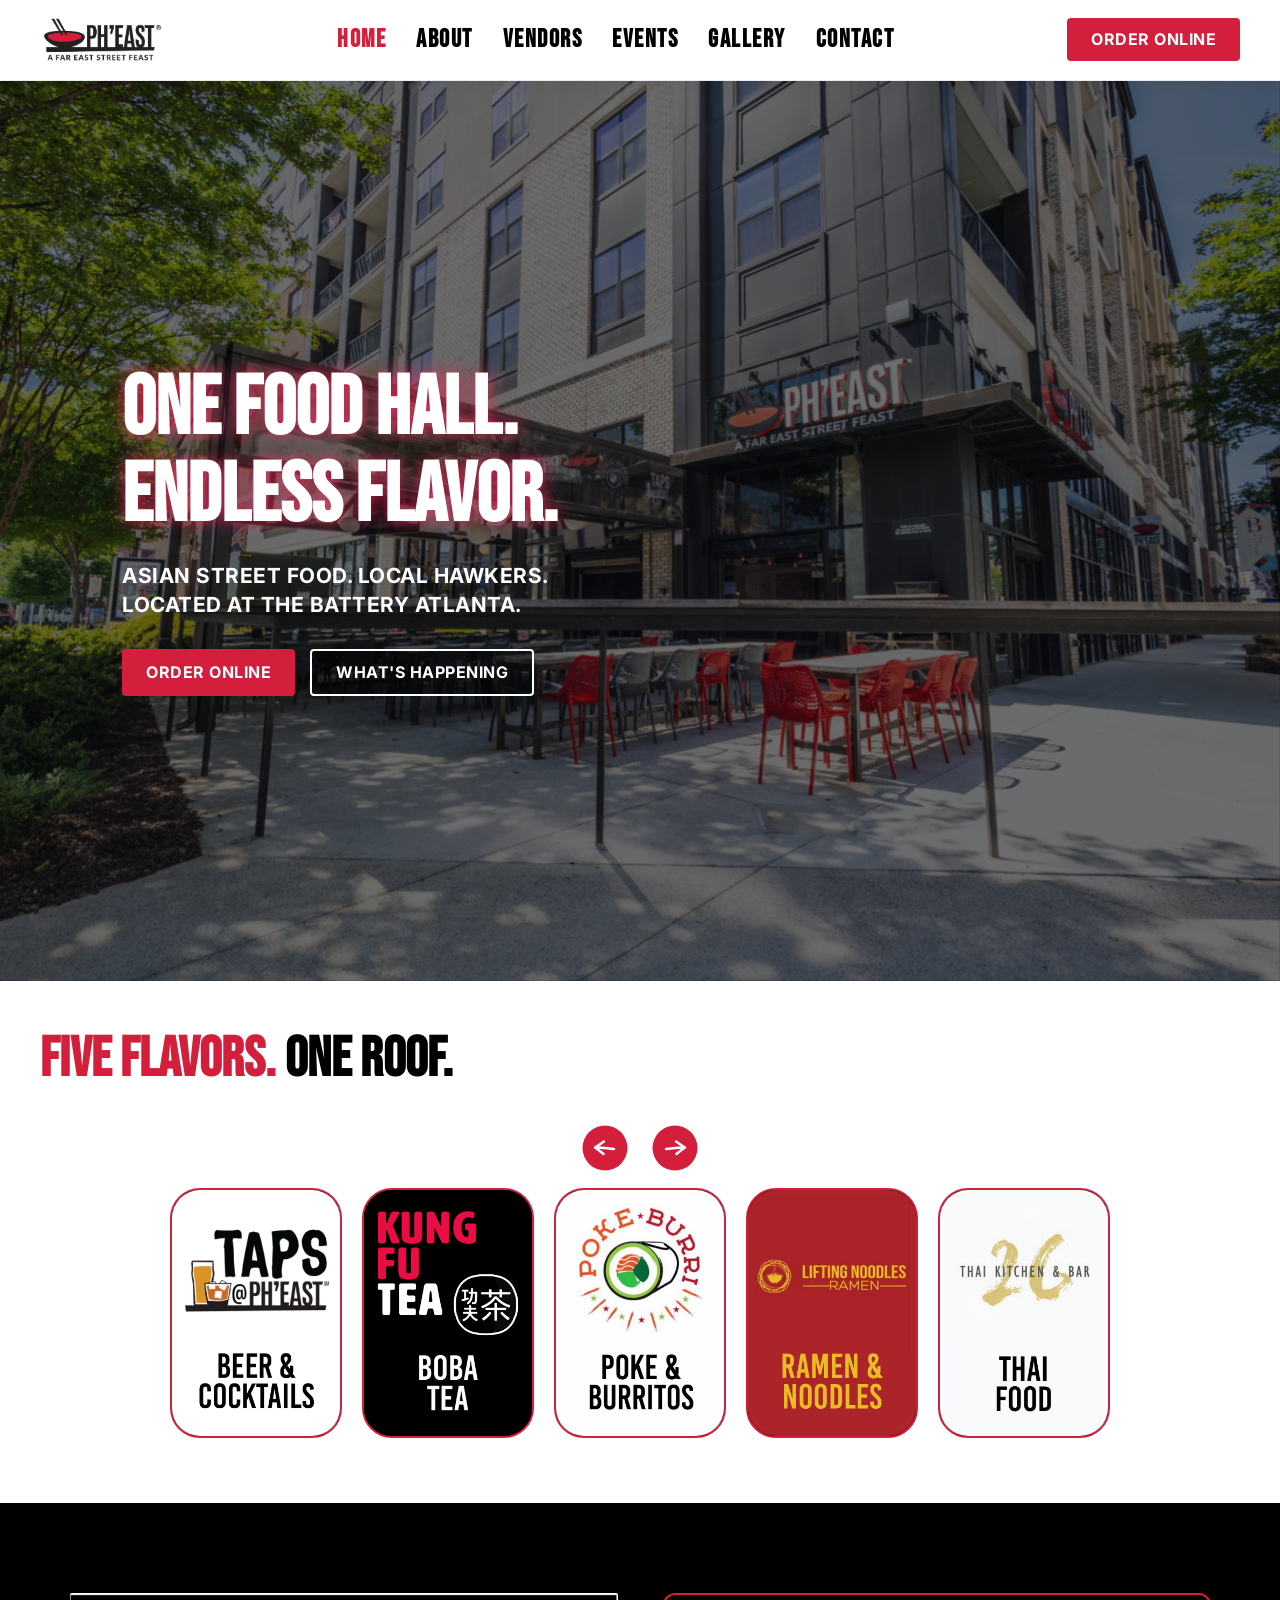
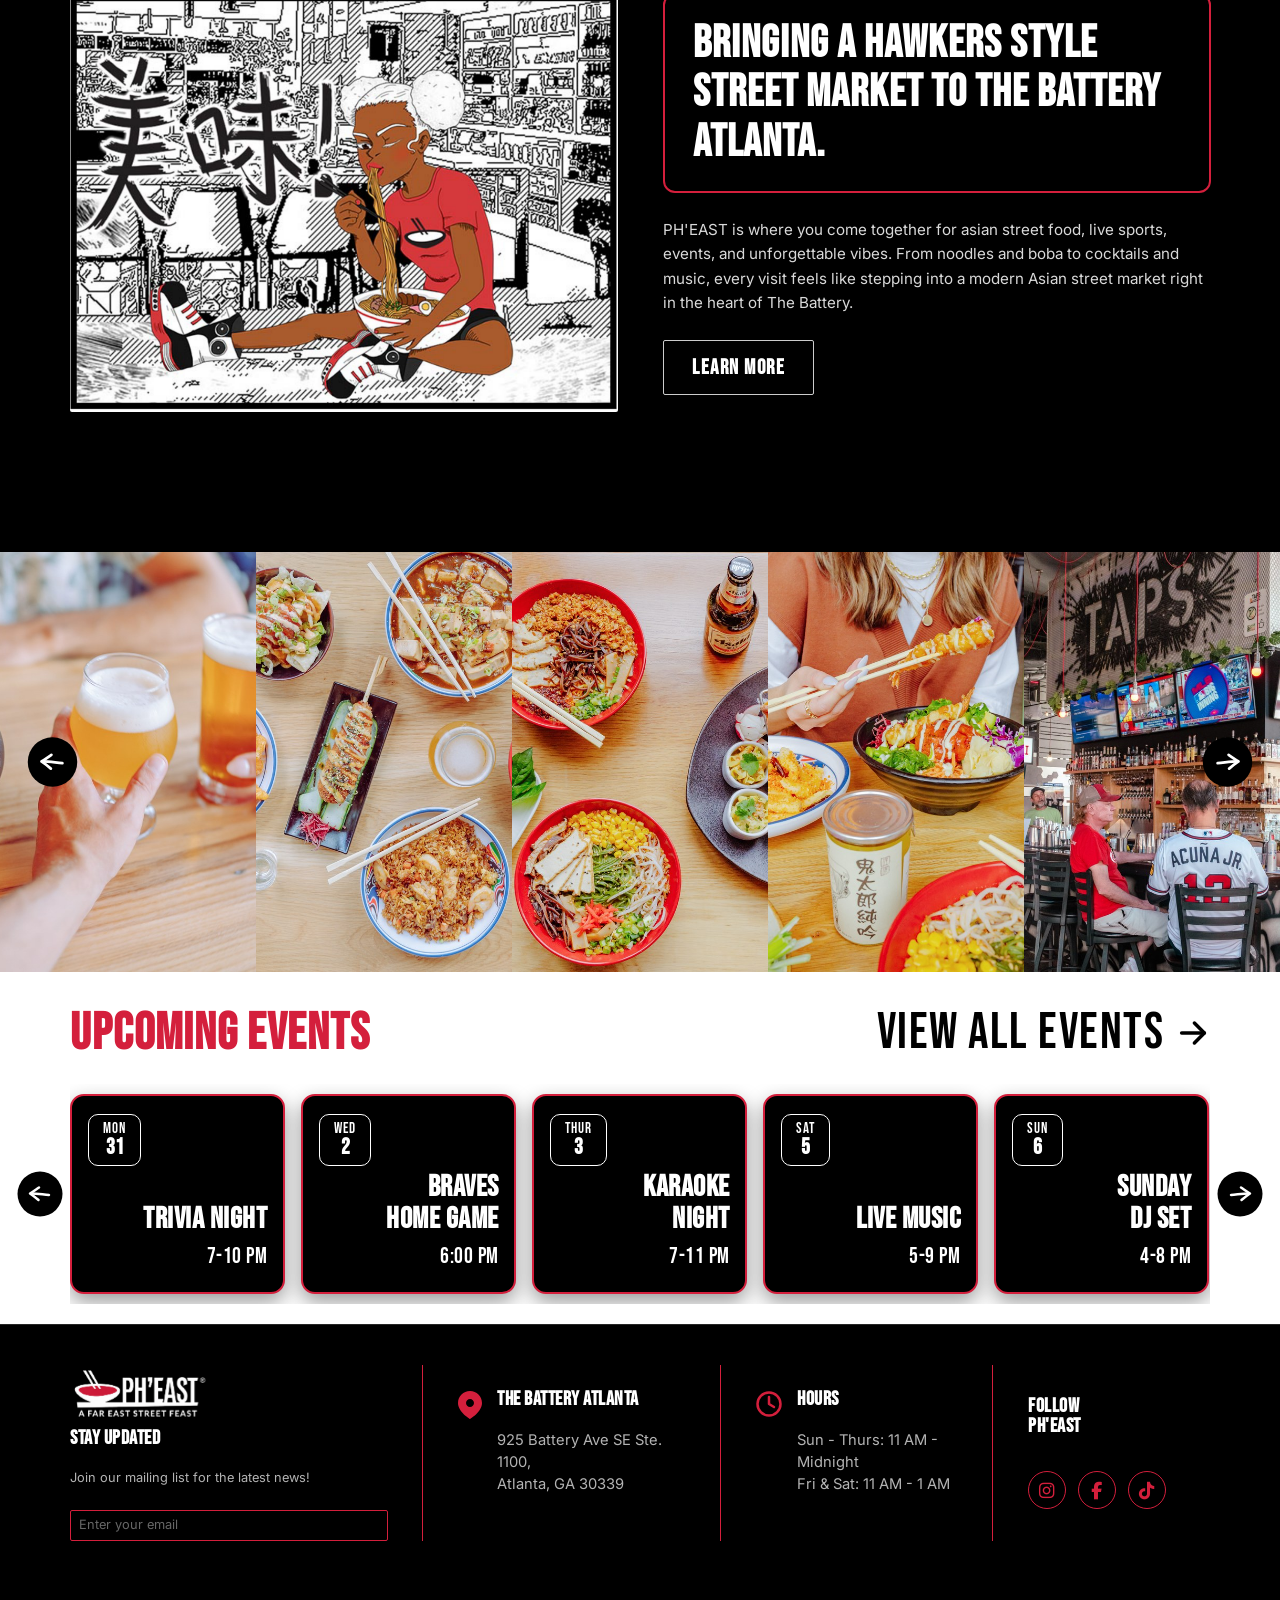
==== commit 664203f3: "mobile fix" ====
--- a/index.html
+++ b/index.html
@@ -18,11 +18,31 @@
         <img src="assets/PHEAST-logo-transparent.png" alt="PH'EAST Food Hall" style="height: 52px; width: auto; object-fit: contain;" class="logo-main">
       </a>
       <nav class="nav-menu">
-        <a href="about.html" class="nav-link">About</a>
-        <a href="vendor.html" class="nav-link">Vendors</a>
-        <a href="events.html" class="nav-link">Events</a>
-        <a href="gallery.html" class="nav-link">Gallery</a>
-        <a href="contact.html" class="nav-link">Contact</a>
+        <button class="mobile-menu-close" onclick="toggleMobileMenu()" aria-label="Close Menu">&times;</button>
+        <div class="mobile-menu-top-btn-wrap">
+          <button class="btn btn-primary mobile-menu-top-btn" onclick="openOrderModal(); toggleMobileMenu();">ORDER ONLINE</button>
+        </div>
+        <div class="mobile-menu-links">
+          <a href="index.html" class="nav-link active">Home</a>
+          <a href="about.html" class="nav-link">About</a>
+          <a href="vendor.html" class="nav-link">Vendors</a>
+          <a href="events.html" class="nav-link">Events</a>
+          <a href="gallery.html" class="nav-link">Gallery</a>
+          <a href="contact.html" class="nav-link">Contact</a>
+        </div>
+        <div class="mobile-menu-footer">
+          <div class="mobile-menu-card">
+            <span class="mobile-menu-card-label">CONTACT INFO</span>
+            <p class="mobile-menu-card-address">The Battery Atlanta — 925 Battery Ave SE<br>Suite 1100, Atlanta, GA 30339</p>
+            <a href="tel:4043430409" class="mobile-menu-card-phone">+1 (404) 343-0409</a>
+            <div class="mobile-menu-socials">
+              <a href="https://www.instagram.com/pheastfoodhall/" target="_blank" class="mobile-social-link" aria-label="Instagram"><i class="fa-brands fa-instagram"></i></a>
+              <a href="https://www.facebook.com/pheastfoodhall/" target="_blank" class="mobile-social-link" aria-label="Facebook"><i class="fa-brands fa-facebook"></i></a>
+              <a href="https://www.yelp.com/biz/pheast-food-hall-atlanta" target="_blank" class="mobile-social-link" aria-label="Yelp"><i class="fa-brands fa-yelp"></i></a>
+            </div>
+            <button class="btn btn-primary mobile-menu-card-btn" onclick="openOrderModal(); toggleMobileMenu();">ORDER ONLINE</button>
+          </div>
+        </div>
       </nav>
       <div style="display: flex; gap: 15px; align-items: center;">
         <button class="btn btn-primary" onclick="openOrderModal()">Order Online</button>
@@ -41,7 +61,8 @@
     <div class="hero-content">
       <h1 class="hero-title" style="font-size: 5.2rem; text-transform: uppercase; font-family: 'Balboa Bold', 'Balboa', 'Bebas Kai', 'Bebas Kai Regular', 'Bebas Neue', sans-serif; font-weight: 700; line-height: 1.05;">ONE FOOD HALL.<br>ENDLESS FLAVOR.</h1>
       <p style="font-size: 1.3rem; font-weight: 700; margin-bottom: 30px; letter-spacing: 0.5px; text-transform: uppercase; line-height: 1.4;">
-        Asian street food. Local hawkers.<br>Located at The Battery Atlanta.
+        <span style="display: block;">Asian street food. Local hawkers.</span>
+        <span style="display: block;">Located at The Battery Atlanta.</span>
       </p>
       <div class="hero-buttons">
         <button class="btn btn-primary" onclick="openOrderModal()">Order Online</button>
--- a/styles.css
+++ b/styles.css
@@ -573,6 +573,7 @@
 
 .main-header {
   position: sticky;
+  position: relative !important;
   top: var(--switcher-height);
   width: 100%;
   z-index: 900;
@@ -637,10 +638,12 @@
   background-color: #ffffff !important;
   border-bottom: 1px solid rgba(0, 0, 0, 0.08) !important;
 }
-html[data-theme="bold"] .nav-link,
-html[data-theme="minimal"] .nav-link,
-html[data-theme="app"] .nav-link {
-  color: #000000 !important;
+@media (min-width: 769px) {
+  html[data-theme="bold"] .nav-link,
+  html[data-theme="minimal"] .nav-link,
+  html[data-theme="app"] .nav-link {
+    color: #000000 !important;
+  }
 }
 html[data-theme="bold"] .nav-link:hover,
 html[data-theme="bold"] .nav-link.active,
@@ -934,12 +937,14 @@
 
 .hero-subtitle {
   font-size: 1.25rem;
-  color: rgba(255,255,255,0.8);
+  color: #ffffff;
   margin-bottom: 25px;
   opacity: 0;
   animation: heroTextReveal 1.8s cubic-bezier(0.16, 1, 0.3, 1) forwards;
   animation-delay: 0.5s;
-  font-weight: 300;
+  font-weight: 700 !important;
+  text-transform: uppercase !important;
+  letter-spacing: 0.8px !important;
 }
 
 .hero-left .hero-content {
@@ -1718,6 +1723,13 @@
    VALUES GRID
    ========================================================================== */
 
+.about-kungfu-grid {
+  display: grid;
+  grid-template-columns: 340px 1fr;
+  gap: 50px;
+  align-items: start;
+}
+
 .values-grid {
   display: grid;
   grid-template-columns: repeat(4, 1fr);
@@ -1969,8 +1981,13 @@
 }
 
 /* ==========================================================================
-   RESPONSIVE BREAKPOINTS
+   RESPONSIVE BREAKPOINTS & MOBILE ADAPTATION (390px / 393px Universal Optimization)
    ========================================================================== */
+
+html, body {
+  overflow-x: hidden !important;
+  max-width: 100vw !important;
+}
 
 @media (max-width: 1200px) {
   .container { max-width: 960px; }
@@ -1995,102 +2012,462 @@
   }
 }
 
+@media (min-width: 769px) {
+  .mobile-menu-close,
+  .mobile-menu-top-btn-wrap,
+  .mobile-menu-footer {
+    display: none !important;
+  }
+  .mobile-menu-links {
+    display: flex;
+    gap: 30px;
+    align-items: center;
+  }
+}
+
 @media (max-width: 768px) {
-  .container { max-width: 540px; }
-  
+  .container { max-width: 100%; padding: 0 16px; }
+  
+  .header-inner {
+    padding: 0 16px;
+  }
+
+  /* Hide header bar Order Online button next to hamburger icon on mobile */
+  .header-inner > .btn-primary,
+  .header-inner > div > .btn-primary {
+    display: none !important;
+  }
+
   .nav-menu {
-    display: none; /* Needs JS to toggle class for mobile menu */
+    display: none;
+    position: fixed !important;
+    top: 0 !important;
+    left: 0 !important;
+    width: 100vw !important;
+    height: 100vh !important;
+    height: 100dvh !important;
+    background-color: #000000 !important;
+    flex-direction: column !important;
+    justify-content: space-between !important;
+    padding: 30px 20px 30px 20px !important;
+    gap: 0 !important;
+    z-index: 100000 !important;
+    overflow-y: auto !important;
+    box-sizing: border-box !important;
+    animation: fadeIn 0.3s ease;
+  }
+  
+  .nav-menu.active {
+    display: flex !important;
+  }
+
+  .mobile-menu-close {
     position: absolute;
-    top: var(--header-height);
-    left: 0;
+    top: 15px;
+    right: 20px;
+    background: transparent;
+    border: none;
+    color: #ffffff;
+    font-size: 2.5rem;
+    line-height: 1;
+    cursor: pointer;
+    z-index: 100002;
+    padding: 5px 10px;
+  }
+
+  /* Top ORDER ONLINE button inside hamburger menu */
+  .mobile-menu-top-btn-wrap {
     width: 100%;
-    background-color: var(--bg-primary);
+    margin-top: 40px;
+    margin-bottom: 10px;
+  }
+
+  .mobile-menu-top-btn {
+    width: 100%;
+    height: 48px;
+    display: flex;
+    align-items: center;
+    justify-content: center;
+    background: #D41F3C !important;
+    border: 2px solid #D41F3C !important;
+    color: #ffffff !important;
+    font-family: 'Bebas Kai', 'Bebas Kai Regular', 'Bebas Neue', sans-serif !important;
+    font-size: 1.4rem !important;
+    letter-spacing: 1.5px !important;
+    border-radius: 8px !important;
+    box-shadow: 0 0 15px rgba(212, 31, 60, 0.6) !important;
+    cursor: pointer;
+  }
+
+  .mobile-menu-links {
+    display: flex;
     flex-direction: column;
-    padding: 20px;
-    box-shadow: 0 10px 20px rgba(0,0,0,0.5);
-    border-bottom: var(--card-border);
-  }
-  
-  .nav-menu.active {
+    gap: 8px;
+    margin-top: 15px;
+    text-align: center;
+  }
+
+  html[data-theme] .nav-menu .nav-link,
+  html[data-theme="bold"] .nav-menu .nav-link,
+  html[data-theme="minimal"] .nav-menu .nav-link,
+  html[data-theme="app"] .nav-menu .nav-link,
+  .nav-menu .nav-link {
+    font-family: 'Bebas Kai', 'Bebas Kai Regular', 'Bebas Neue', sans-serif !important;
+    font-size: 1.85rem !important;
+    color: #ffffff !important;
+    text-decoration: none !important;
+    text-transform: uppercase !important;
+    letter-spacing: 2px !important;
+    padding: 10px 0 !important;
+    border-bottom: 1px solid rgba(255, 255, 255, 0.1) !important;
+    text-align: center !important;
+    transition: all 0.2s ease !important;
+    display: block !important;
+  }
+
+  .nav-menu .nav-link:last-child {
+    border-bottom: none !important;
+  }
+
+  html[data-theme] .nav-menu .nav-link:hover,
+  html[data-theme] .nav-menu .nav-link.active,
+  html[data-theme="bold"] .nav-menu .nav-link:hover,
+  html[data-theme="bold"] .nav-menu .nav-link.active,
+  .nav-menu .nav-link:hover,
+  .nav-menu .nav-link.active {
+    color: #D41F3C !important;
+    background-color: rgba(212, 31, 60, 0.15) !important;
+    border-radius: 6px;
+  }
+
+  /* Mobile menu footer contact card */
+  .mobile-menu-footer {
+    margin-top: 25px;
+    padding-top: 15px;
+    border-top: 1px solid rgba(255, 255, 255, 0.15);
+  }
+
+  .mobile-menu-card {
+    background: rgba(255, 255, 255, 0.04);
+    border: 1.5px solid rgba(212, 31, 60, 0.6);
+    border-radius: 12px;
+    padding: 18px 16px;
+    text-align: center;
     display: flex;
+    flex-direction: column;
+    align-items: center;
+  }
+
+  .mobile-menu-card-label {
+    color: #D41F3C;
+    font-family: 'Bebas Kai', 'Bebas Kai Regular', 'Bebas Neue', sans-serif;
+    font-size: 1.3rem;
+    letter-spacing: 2px;
+    margin-bottom: 6px;
+    display: block;
+  }
+
+  .mobile-menu-card-address {
+    color: rgba(255, 255, 255, 0.85);
+    font-size: 0.85rem;
+    line-height: 1.4;
+    margin-bottom: 10px;
+    font-family: 'Inter', sans-serif;
+  }
+
+  .mobile-menu-card-phone {
+    color: #ffffff;
+    font-weight: 700;
+    font-size: 1.1rem;
+    text-decoration: none;
+    margin-bottom: 12px;
+    display: inline-block;
+    letter-spacing: 0.5px;
+    transition: color 0.2s ease;
+  }
+  .mobile-menu-card-phone:hover {
+    color: #D41F3C;
+  }
+
+  .mobile-menu-socials {
+    display: flex;
+    gap: 14px;
+    margin-bottom: 14px;
+    justify-content: center;
+  }
+
+  .mobile-social-link {
+    color: #ffffff;
+    font-size: 1.2rem;
+    width: 36px;
+    height: 36px;
+    border-radius: 50%;
+    background: rgba(255, 255, 255, 0.1);
+    display: flex;
+    align-items: center;
+    justify-content: center;
+    text-decoration: none;
+    transition: all 0.2s ease;
+  }
+
+  .mobile-social-link:hover {
+    background: #D41F3C;
+    color: #ffffff;
+  }
+
+  .mobile-menu-card-btn {
+    width: 100%;
+    height: 42px;
+    display: flex;
+    align-items: center;
+    justify-content: center;
+    background: #D41F3C;
+    color: #ffffff;
+    border: none;
+    border-radius: 6px;
+    font-family: 'Bebas Kai', 'Bebas Kai Regular', 'Bebas Neue', sans-serif;
+    font-size: 1.2rem;
+    letter-spacing: 1px;
+    cursor: pointer;
   }
   
   .mobile-nav-toggle {
-    display: block;
+    display: flex !important;
+    align-items: center;
+    justify-content: center;
+    background: transparent;
+    border: none;
+    color: #000000;
+    font-size: 1.6rem;
+    cursor: pointer;
   }
   
   .hero-title {
-    font-size: 2.5rem;
+    font-size: 3.2rem !important;
+    line-height: 1.1 !important;
   }
   
   .section-title {
-    font-size: 2.8rem;
-  }
-  
-  .footer-grid {
-    grid-template-columns: 1fr;
-  }
-  
-  .gallery-grid {
-    column-count: 2;
-  }
-  
-  #theme-switcher-bar .switcher-label {
-    display: none;
-  }
-  
-  .switcher-buttons {
-    gap: 4px;
-  }
-  
-  .theme-btn {
-    padding: 4px 8px;
-    font-size: 0.75rem;
-  }
-  
-  html[data-theme='minimal'] .section-title {
-    writing-mode: horizontal-tb;
-    float: none;
-    height: auto;
+    font-size: 2.4rem !important;
   }
   
   .stats-row {
     flex-direction: column;
-    gap: 40px;
-  }
-}
-
-@media (max-width: 480px) {
-  .container { width: 100%; padding: 0 15px; }
-  
+    gap: 30px;
+  }
+}
+
+@media (max-width: 480px), (max-width: 393px) {
+  .container { width: 100%; padding: 0 14px; }
+  
+  /* Hero section 100vh fit for 390px */
+  .hero-left .hero-content,
+  .hero-content {
+    text-align: center !important;
+    margin-left: auto !important;
+    margin-right: auto !important;
+    padding: 0 15px !important;
+  }
+
+  .hero-left .hero-title,
+  html[data-theme="bold"] .hero-left .hero-title,
+  .hero-title {
+    text-align: center !important;
+    font-size: 3.4rem !important;
+    line-height: 1.02 !important;
+    margin-bottom: 18px !important;
+    letter-spacing: 0.5px !important;
+  }
+  
+  .hero-left .hero-subtitle,
+  .hero-subtitle,
+  .hero-content p {
+    text-align: center !important;
+    font-size: 1.03rem !important;
+    font-weight: 700 !important;
+    text-transform: uppercase !important;
+    letter-spacing: 0.8px !important;
+    line-height: 1.4 !important;
+    margin-bottom: 24px !important;
+  }
+
+  .hero-subtitle.text-accent,
+  .hero-tagline,
+  span.hero-subtitle {
+    color: #D41F3C !important;
+    font-size: 1.35rem !important;
+    letter-spacing: 2px !important;
+    margin-bottom: 8px !important;
+    display: block !important;
+  }
+
+  .hero-content p span {
+    display: block !important;
+  }
+
+  .hero-buttons {
+    flex-direction: column !important;
+    width: 100% !important;
+    gap: 12px !important;
+  }
+
+  .hero-buttons .btn,
+  .hero-buttons a {
+    width: 100% !important;
+    text-align: center !important;
+  }
+
+  /* Vendor hero (Kung Fu Tea etc.) at 390px */
+  .vendor-hero-section {
+    padding: 90px 0 40px 0 !important;
+    height: auto !important;
+    min-height: 100vh !important;
+  }
+
+  .vendor-hero-section h1 {
+    font-size: 3.1rem !important;
+    line-height: 0.92 !important;
+  }
+
+  .vendor-hero-section img[alt*="Symbol"] {
+    height: 70px !important;
+    left: calc(100% + 8px) !important;
+  }
+
+  .vendor-hero-section h2 {
+    font-size: 1.25rem !important;
+    margin: 25px 0 8px 0 !important;
+  }
+
+  .about-kungfu-grid {
+    grid-template-columns: 1fr !important;
+    gap: 30px !important;
+  }
+
+  /* Carousels mobile touch swipe */
+  .carousel-track-container,
+  .events-carousel-container {
+    width: 100% !important;
+    max-width: 100% !important;
+    padding: 0 !important;
+    overflow-x: hidden !important;
+  }
+  
+  .carousel-track,
+  .events-track {
+    display: flex !important;
+    flex-wrap: nowrap !important;
+    overflow-x: auto !important;
+    -webkit-overflow-scrolling: touch !important;
+    gap: 14px !important;
+    padding: 10px 5px 15px 5px !important;
+    grid-template-columns: none !important;
+    scroll-behavior: smooth !important;
+  }
+
+  .carousel-track::-webkit-scrollbar,
+  .events-track::-webkit-scrollbar {
+    display: none !important;
+  }
+  
+  .carousel-track .vendor-card {
+    flex-shrink: 0 !important;
+    width: 160px !important;
+    min-width: 160px !important;
+    height: auto !important;
+    scroll-snap-align: start !important;
+  }
+
+  .event-mock-card {
+    min-width: 260px !important;
+    width: 260px !important;
+    flex-shrink: 0 !important;
+    scroll-snap-align: start !important;
+  }
+
+  .carousel-controls,
+  .events-controls {
+    display: none !important; /* Native touch swipe is smoother on 390px */
+  }
+
+  /* Section headers & links */
+  .upcoming-events div[style*="justify-content: space-between"] {
+    flex-direction: column !important;
+    align-items: flex-start !important;
+    gap: 10px !important;
+  }
+
+  .upcoming-events h2,
+  .upcoming-events a {
+    font-size: 2.2rem !important;
+  }
+
+  /* Grids to single column */
+  .vendors-grid:not(.carousel-track),
+  .values-grid,
+  .private-events-grid,
+  .testimonials-grid,
+  .contact-grid,
+  .hawker-concept-grid {
+    grid-template-columns: 1fr !important;
+    gap: 20px !important;
+  }
+
+  .hawker-image-col img {
+    border-radius: 12px !important;
+  }
+
+  .hawker-red-banner h2 {
+    font-size: 1.5rem !important;
+  }
+
+  /* Gallery grid for 390px */
   .gallery-grid {
-    column-count: 1;
-  }
-  
-  .hero-title {
-    font-size: 2rem;
-  }
-  
-  .hero-subtitle {
-    font-size: 1rem;
-  }
-  
-  body {
-    padding-top: 50px;
-  }
-  
-  #theme-switcher-bar {
-    height: 50px;
-  }
-  
-  .vendors-grid,
-  .values-grid,
-  .private-events-grid {
-    grid-template-columns: 1fr;
-  }
-  
-  .stat-number {
-    font-size: 3rem;
+    display: grid !important;
+    grid-template-columns: repeat(2, 1fr) !important;
+    gap: 10px !important;
+    column-count: auto !important;
+  }
+
+  .gallery-filters {
+    gap: 8px !important;
+  }
+  
+  .filter-pill {
+    padding: 6px 14px !important;
+    font-size: 0.75rem !important;
+  }
+
+  /* Modal on mobile */
+  .modal-card {
+    width: 92% !important;
+    padding: 25px 20px !important;
+    max-height: 90vh !important;
+    overflow-y: auto !important;
+  }
+
+  /* Footer on mobile 390px */
+  .footer-grid-layout {
+    grid-template-columns: 1fr !important;
+    text-align: center !important;
+    gap: 30px !important;
+  }
+
+  .footer-col {
+    padding: 0 !important;
+  }
+
+  .footer-col::after {
+    display: none !important;
+  }
+
+  .footer-header-with-icon {
+    justify-content: center !important;
+    text-align: left !important;
+  }
+
+  .footer-social-row {
+    justify-content: center !important;
   }
 }
 
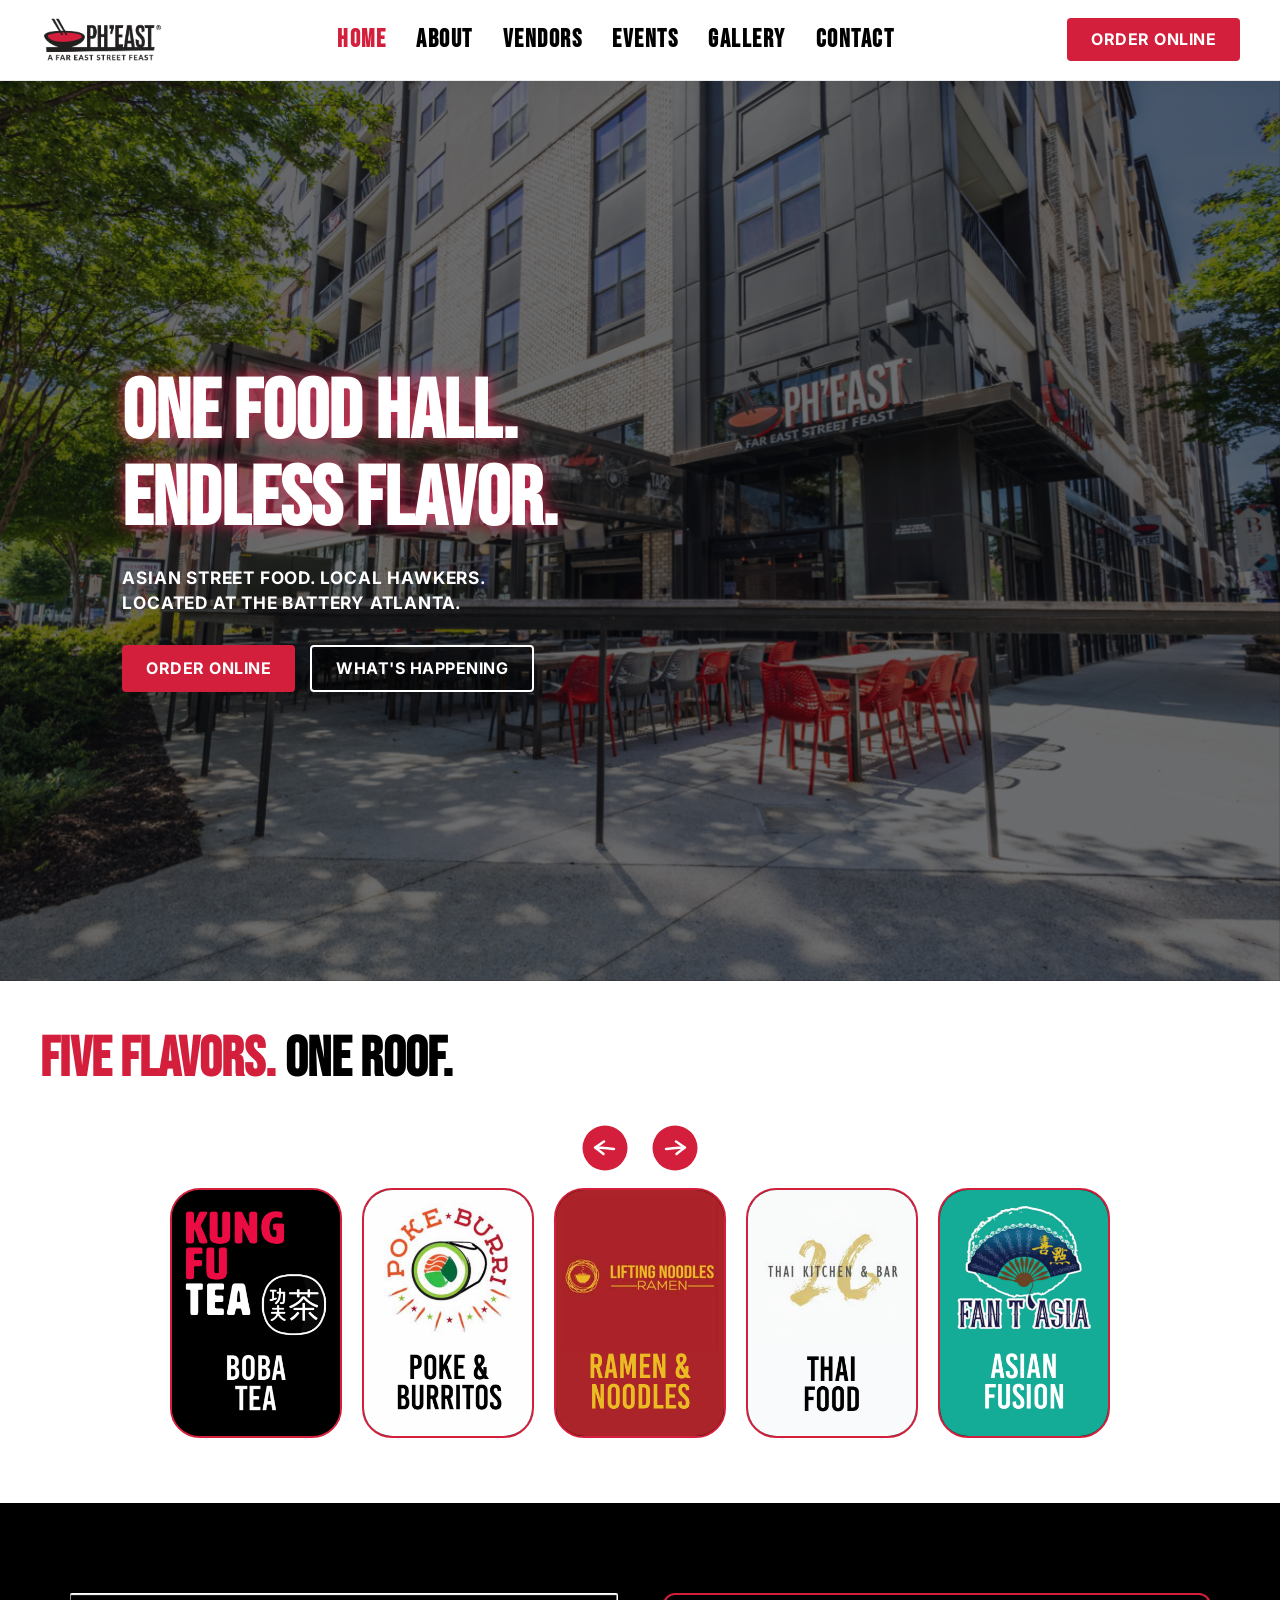
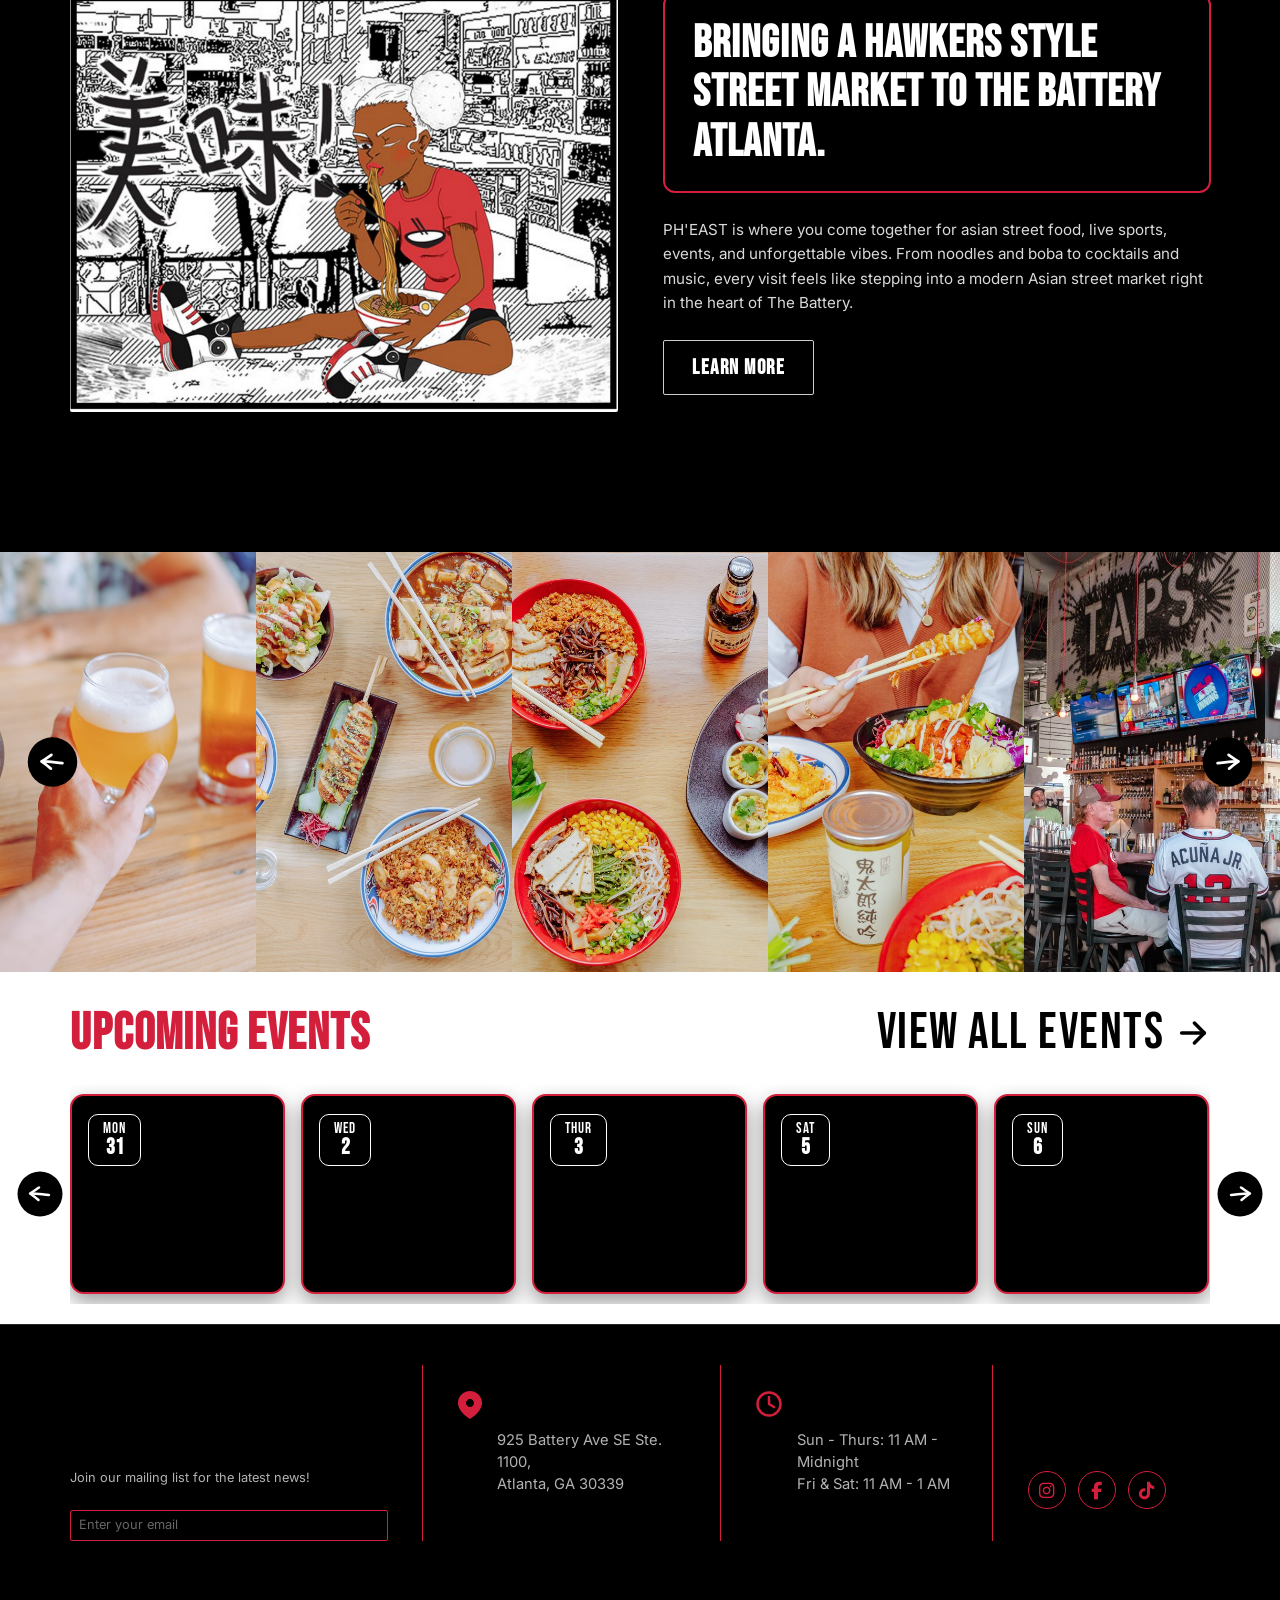
==== commit f58b763b: "fix" ====
--- a/index.html
+++ b/index.html
@@ -60,7 +60,7 @@
     </div>
     <div class="hero-content">
       <h1 class="hero-title" style="font-size: 5.2rem; text-transform: uppercase; font-family: 'Balboa Bold', 'Balboa', 'Bebas Kai', 'Bebas Kai Regular', 'Bebas Neue', sans-serif; font-weight: 700; line-height: 1.05;">ONE FOOD HALL.<br>ENDLESS FLAVOR.</h1>
-      <p style="font-size: 1.3rem; font-weight: 700; margin-bottom: 30px; letter-spacing: 0.5px; text-transform: uppercase; line-height: 1.4;">
+      <p class="hero-subtitle" style="font-size: 1.08rem; font-weight: 700; text-transform: uppercase; letter-spacing: 0.8px; line-height: 1.45; max-width: 680px; margin: 0 auto 30px auto; color: #ffffff;">
         <span style="display: block;">Asian street food. Local hawkers.</span>
         <span style="display: block;">Located at The Battery Atlanta.</span>
       </p>
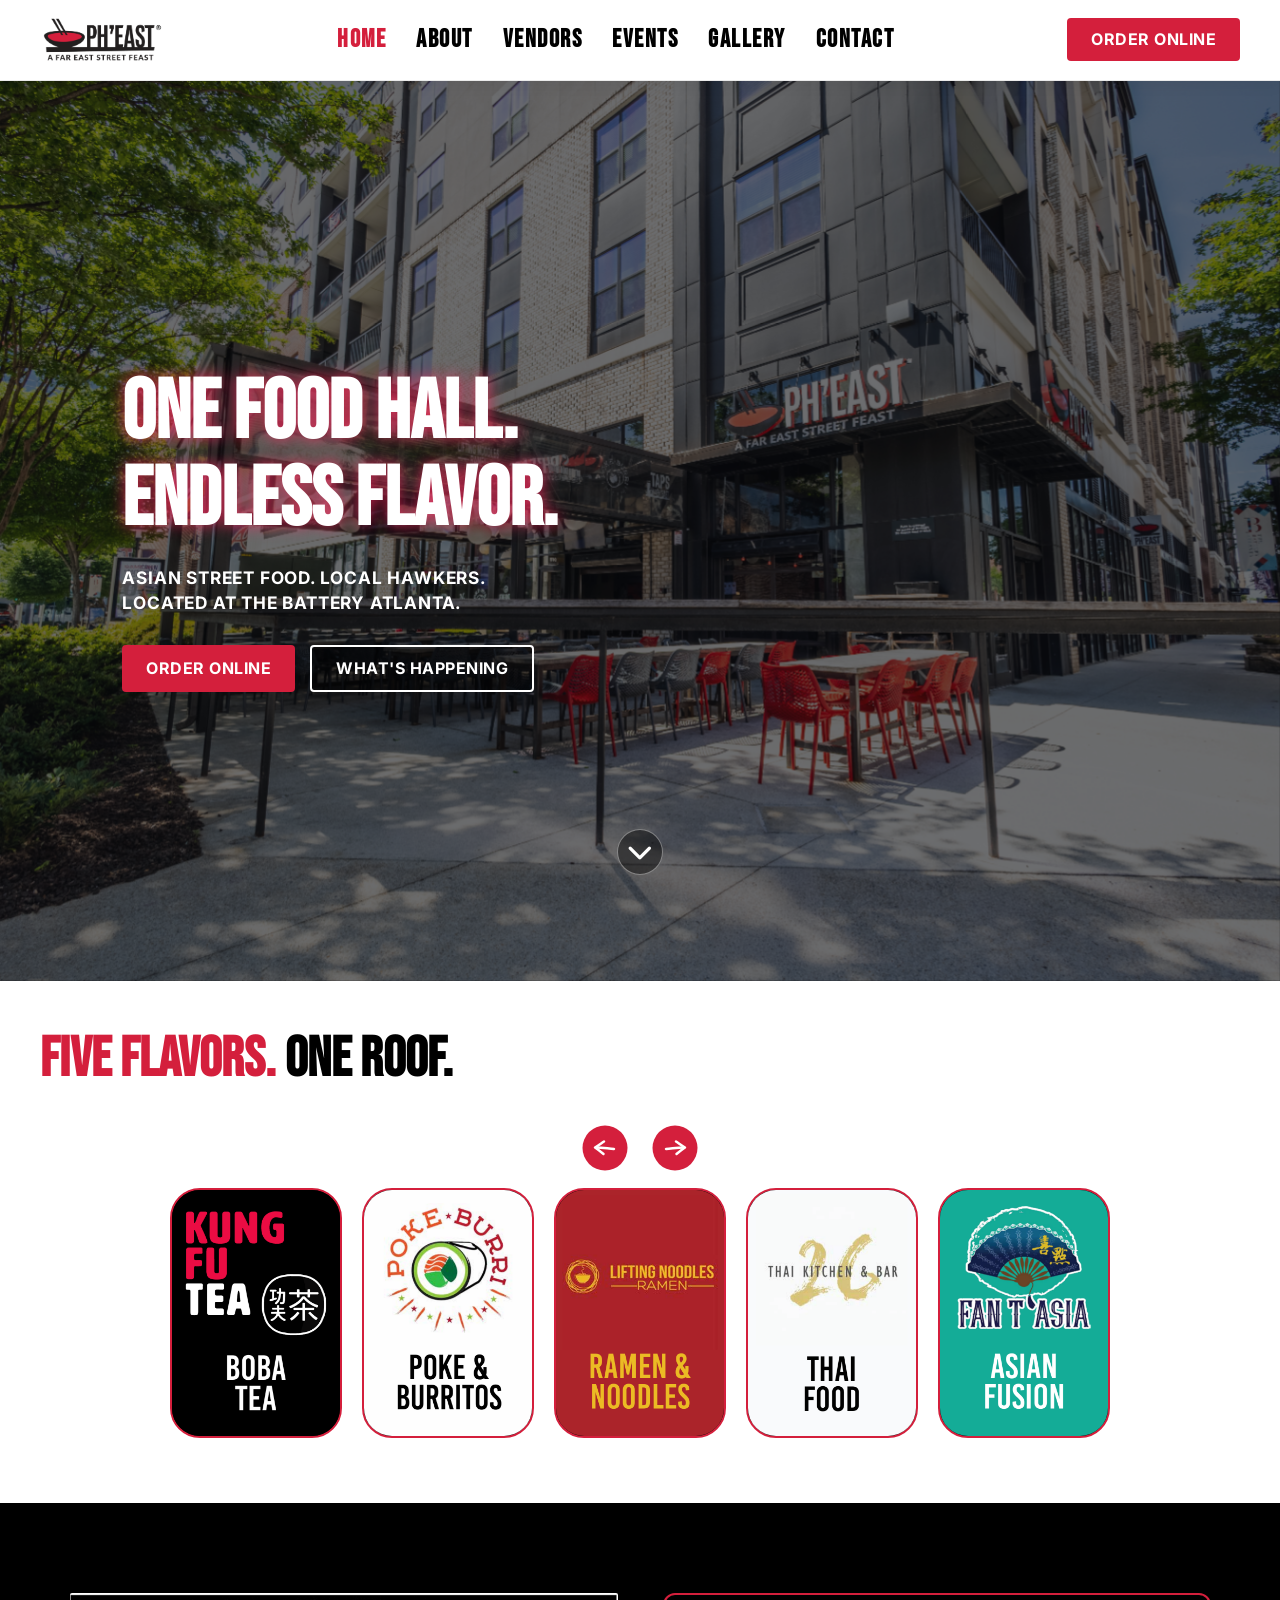
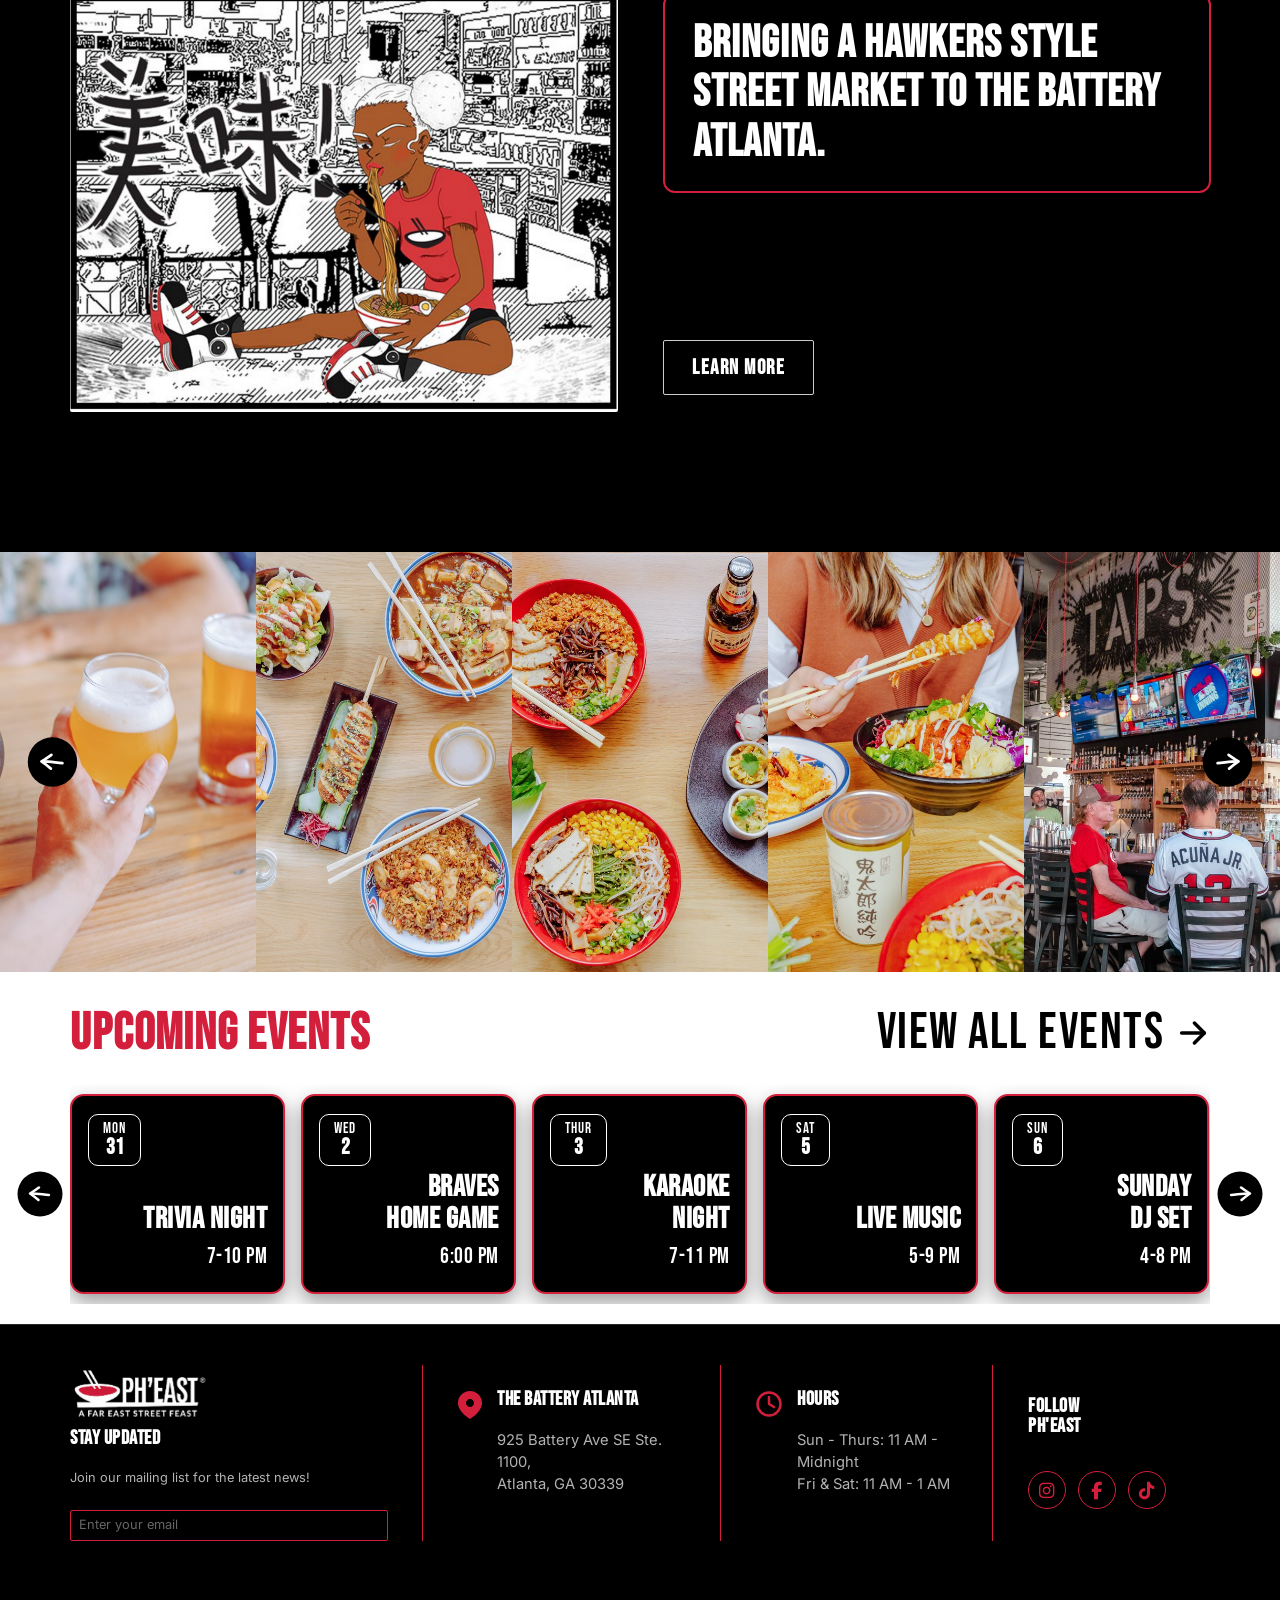
==== commit 4362b034: "scroll down" ====
--- a/index.html
+++ b/index.html
@@ -69,6 +69,9 @@
         <a href="events.html" class="btn btn-outline" style="border-color: #ffffff; color: #ffffff; background: rgba(0, 0, 0, 0.4);">What's Happening</a>
       </div>
     </div>
+    <a href="#next-section" class="hero-scroll-indicator" onclick="scrollToNextSection(event)" aria-label="Scroll to next section">
+      <i class="fa-solid fa-chevron-down"></i>
+    </a>
   </section>
 
   <!-- VENDORS -->
--- a/styles.css
+++ b/styles.css
@@ -970,6 +970,60 @@
 
 .hero-left .hero-buttons {
   justify-content: flex-start;
+}
+
+/* Hero Scroll Down Indicator - Fixed relative to user viewport */
+.hero-scroll-indicator {
+  position: fixed !important;
+  bottom: 25px !important;
+  left: 50% !important;
+  transform: translateX(-50%) !important;
+  z-index: 999 !important;
+  color: #ffffff;
+  font-size: 1.6rem;
+  width: 46px;
+  height: 46px;
+  border-radius: 50%;
+  background: rgba(0, 0, 0, 0.45);
+  border: 1.5px solid rgba(255, 255, 255, 0.4);
+  display: flex;
+  align-items: center;
+  justify-content: center;
+  text-decoration: none;
+  cursor: pointer;
+  transition: opacity 0.25s ease, transform 0.25s ease, background-color 0.2s ease, border-color 0.2s ease;
+  animation: bounceArrow 2s infinite;
+}
+
+.hero-scroll-indicator:hover {
+  background: rgba(212, 31, 60, 0.85);
+  border-color: #D41F3C;
+  color: #ffffff;
+}
+
+@keyframes bounceArrow {
+  0%, 20%, 50%, 80%, 100% {
+    transform: translate(-50%, 0);
+  }
+  40% {
+    transform: translate(-50%, -8px);
+  }
+  60% {
+    transform: translate(-50%, -4px);
+  }
+}
+
+@media (max-width: 768px) {
+  .hero-scroll-indicator {
+    bottom: 20px !important;
+    width: 44px;
+    height: 44px;
+    font-size: 1.45rem;
+    background: rgba(0, 0, 0, 0.65);
+    border: 2px solid #D41F3C;
+    color: #D41F3C;
+    box-shadow: 0 0 14px rgba(212, 31, 60, 0.6);
+  }
 }
 
 /* Theme Specifics for Hero */
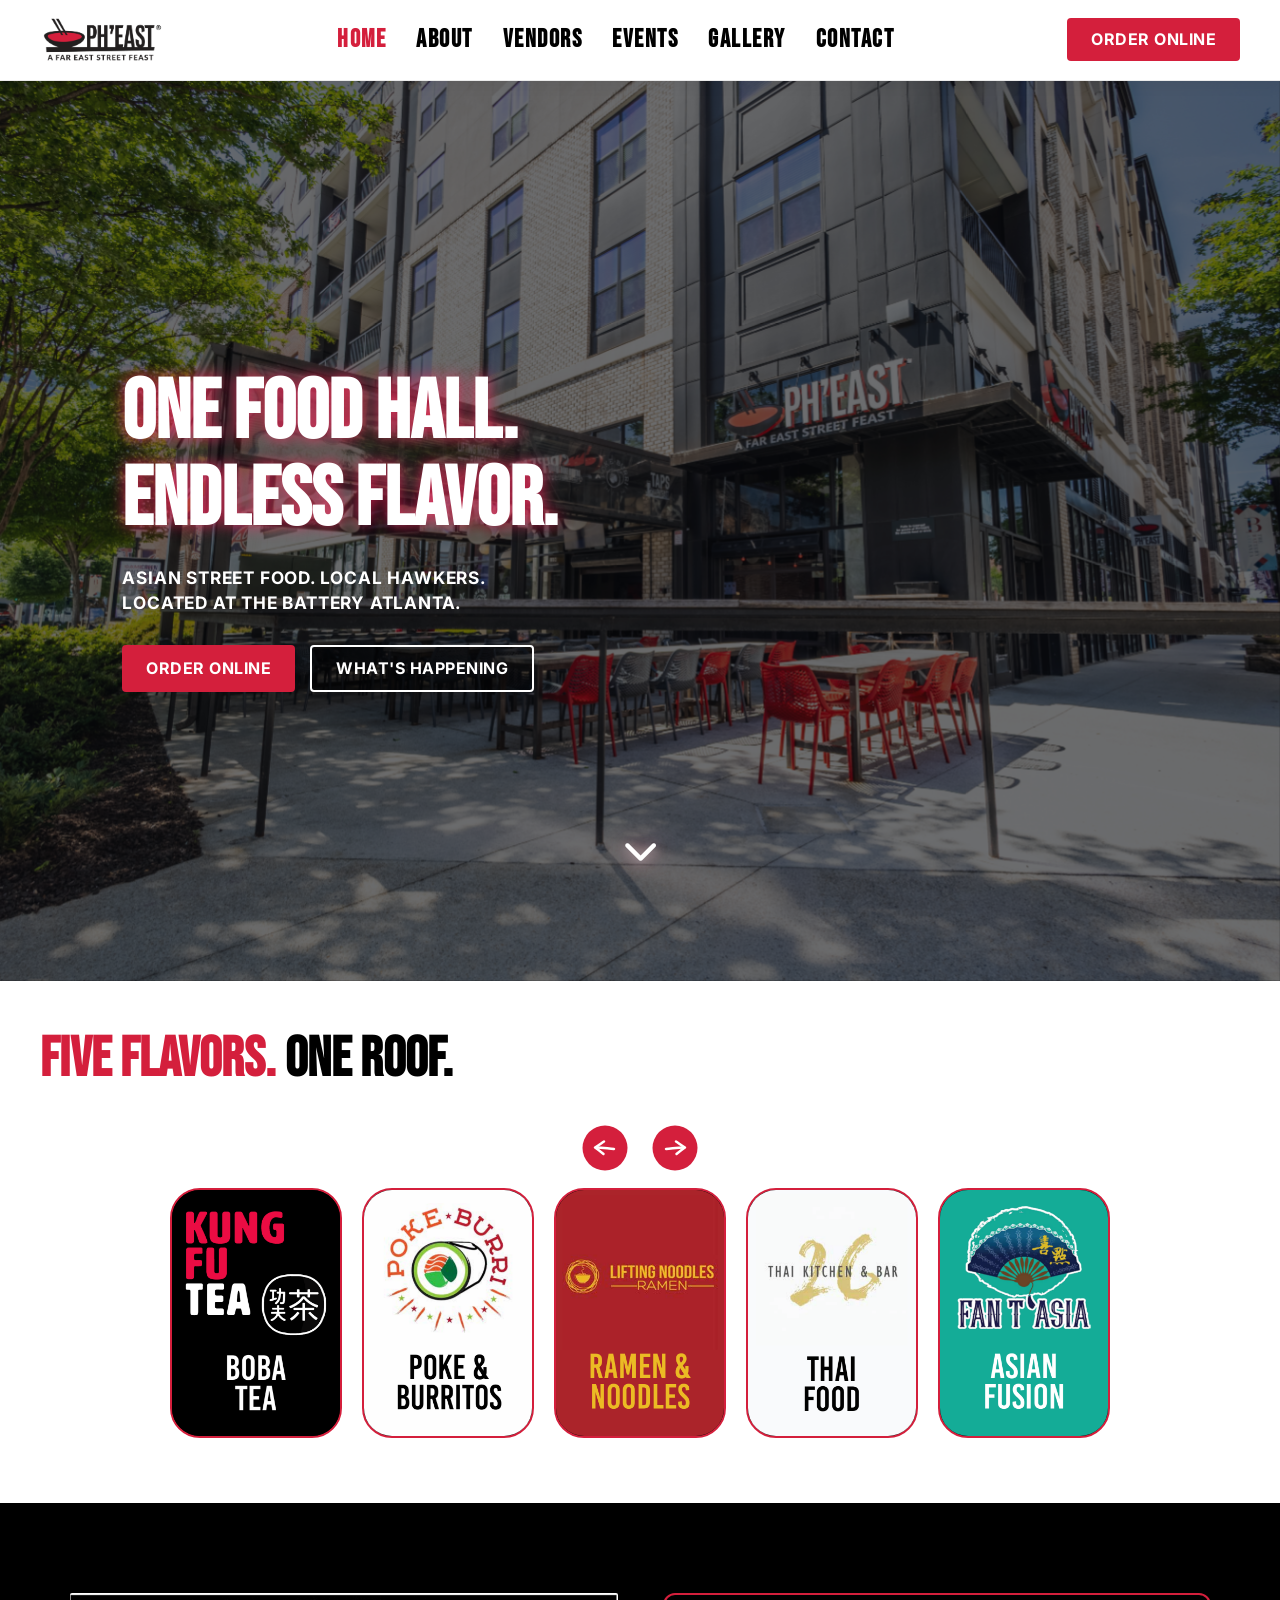
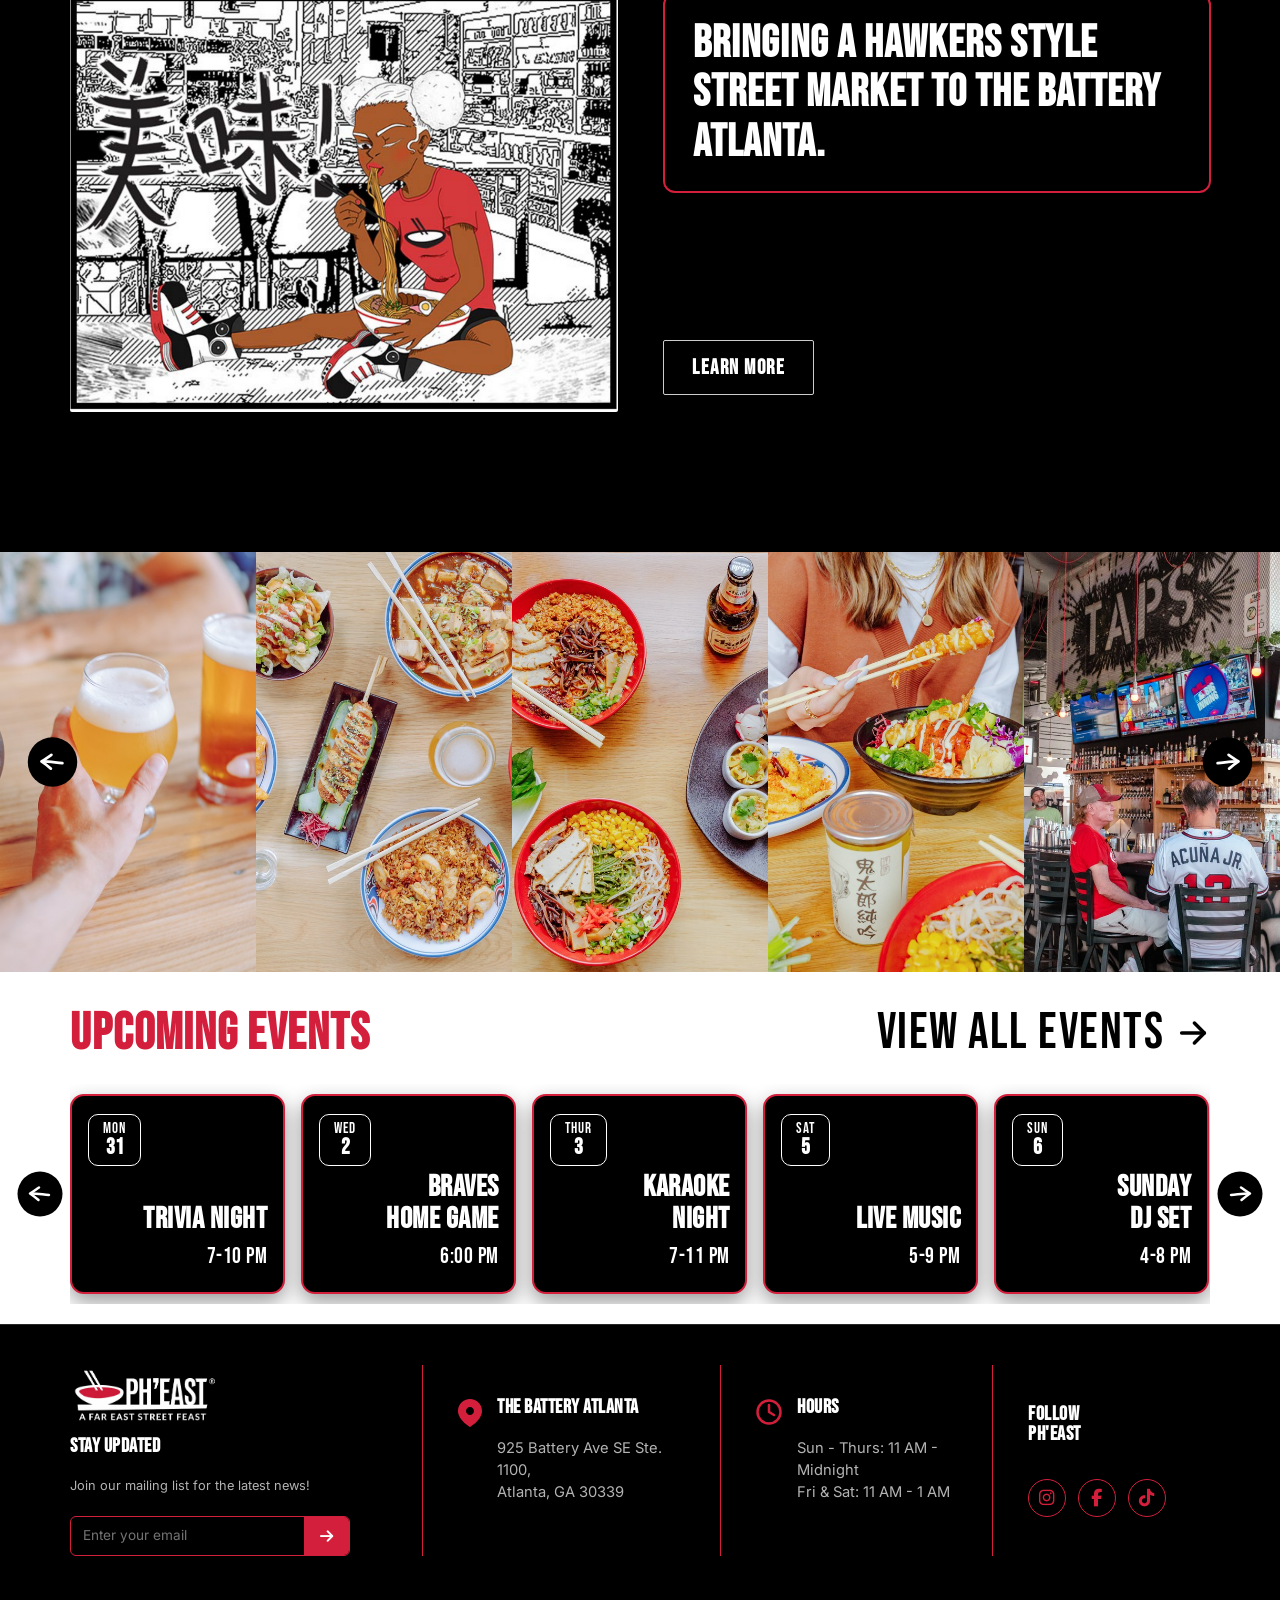
==== commit 8aee7836: "fix footter" ====
--- a/index.html
+++ b/index.html
@@ -331,9 +331,14 @@
           <img src="assets/PHEAST-logo-white-removebg-preview.png" alt="PH'EAST - A Far East Street Feast" class="footer-brand-logo">
           <h4 class="footer-heading">STAY UPDATED</h4>
           <p class="footer-subtext">Join our mailing list for the latest news!</p>
-          <div class="footer-form" style="margin-top: 12px;">
-            <input type="email" id="newsletter-email" placeholder="Enter your email" class="footer-input-box">
-          </div>
+          <form class="footer-form" onsubmit="handleNewsletterSubmit(event)">
+            <div class="footer-input-group">
+              <input type="email" id="newsletter-email" placeholder="Enter your email" class="footer-input-box" required>
+              <button type="submit" class="footer-submit-btn" aria-label="Subscribe">
+                <i class="fa-solid fa-arrow-right"></i>
+              </button>
+            </div>
+          </form>
         </div>
 
         <!-- Col 2: The Battery Atlanta Address -->
@@ -371,7 +376,7 @@
 
         <!-- Col 4: Follow PH'EAST -->
         <div class="footer-col">
-          <h4 class="footer-heading">FOLLOW<br>PH'EAST</h4>
+          <h4 class="footer-heading">FOLLOW <br class="footer-br">PH'EAST</h4>
           <div class="footer-social-row">
             <a href="#" class="social-circle-btn" aria-label="Instagram"><i class="fab fa-instagram"></i></a>
             <a href="#" class="social-circle-btn" aria-label="Facebook"><i class="fab fa-facebook-f"></i></a>
--- a/styles.css
+++ b/styles.css
@@ -972,57 +972,60 @@
   justify-content: flex-start;
 }
 
-/* Hero Scroll Down Indicator - Fixed relative to user viewport */
+/* Hero Scroll Down Indicator - White Heartbeat Pulsing Arrow */
 .hero-scroll-indicator {
   position: fixed !important;
   bottom: 25px !important;
   left: 50% !important;
   transform: translateX(-50%) !important;
   z-index: 999 !important;
-  color: #ffffff;
-  font-size: 1.6rem;
-  width: 46px;
-  height: 46px;
-  border-radius: 50%;
-  background: rgba(0, 0, 0, 0.45);
-  border: 1.5px solid rgba(255, 255, 255, 0.4);
-  display: flex;
-  align-items: center;
-  justify-content: center;
-  text-decoration: none;
-  cursor: pointer;
-  transition: opacity 0.25s ease, transform 0.25s ease, background-color 0.2s ease, border-color 0.2s ease;
-  animation: bounceArrow 2s infinite;
-}
-
-.hero-scroll-indicator:hover {
-  background: rgba(212, 31, 60, 0.85);
-  border-color: #D41F3C;
-  color: #ffffff;
-}
-
-@keyframes bounceArrow {
-  0%, 20%, 50%, 80%, 100% {
-    transform: translate(-50%, 0);
-  }
-  40% {
-    transform: translate(-50%, -8px);
-  }
-  60% {
-    transform: translate(-50%, -4px);
+  width: 50px !important;
+  height: 50px !important;
+  background: transparent !important;
+  border: none !important;
+  box-shadow: none !important;
+  display: flex !important;
+  align-items: center !important;
+  justify-content: center !important;
+  text-decoration: none !important;
+  cursor: pointer !important;
+  transition: opacity 0.25s ease !important;
+}
+
+.hero-scroll-indicator i {
+  display: inline-block !important;
+  color: #ffffff !important;
+  font-size: 2.2rem !important;
+  filter: drop-shadow(0 2px 6px rgba(255, 255, 255, 0.5)) drop-shadow(0 0 10px rgba(212, 31, 60, 0.4));
+  animation: smoothBreathArrow 2.6s ease-in-out infinite !important;
+  transition: filter 0.25s ease, color 0.25s ease !important;
+}
+
+.hero-scroll-indicator:hover i {
+  color: #ffffff !important;
+  filter: drop-shadow(0 0 20px rgba(255, 255, 255, 1)) drop-shadow(0 0 32px rgba(212, 31, 60, 1)) !important;
+}
+
+@keyframes smoothBreathArrow {
+  0%, 100% {
+    transform: translateY(0px) scale(1);
+    filter: drop-shadow(0 2px 6px rgba(255, 255, 255, 0.5)) drop-shadow(0 0 10px rgba(212, 31, 60, 0.4));
+  }
+  50% {
+    transform: translateY(12px) scale(1.15);
+    filter: drop-shadow(0 4px 14px rgba(255, 255, 255, 0.85)) drop-shadow(0 0 20px rgba(212, 31, 60, 0.7));
   }
 }
 
 @media (max-width: 768px) {
   .hero-scroll-indicator {
     bottom: 20px !important;
-    width: 44px;
-    height: 44px;
-    font-size: 1.45rem;
-    background: rgba(0, 0, 0, 0.65);
-    border: 2px solid #D41F3C;
-    color: #D41F3C;
-    box-shadow: 0 0 14px rgba(212, 31, 60, 0.6);
+    width: 48px !important;
+    height: 48px !important;
+  }
+  
+  .hero-scroll-indicator i {
+    font-size: 2.2rem !important;
   }
 }
 
@@ -2309,6 +2312,37 @@
     flex-direction: column;
     gap: 30px;
   }
+
+  /* Mobile Gallery Filter Loop Carousel */
+  .gallery-filters {
+    display: flex !important;
+    flex-wrap: nowrap !important;
+    justify-content: flex-start !important;
+    overflow-x: auto !important;
+    scroll-behavior: smooth !important;
+    scroll-snap-type: x mandatory !important;
+    -webkit-overflow-scrolling: touch !important;
+    gap: 12px !important;
+    padding: 10px 15px !important;
+    margin-bottom: 30px !important;
+    scrollbar-width: none !important;
+    -ms-overflow-style: none !important;
+    width: 100% !important;
+    box-sizing: border-box !important;
+  }
+
+  .gallery-filters::-webkit-scrollbar {
+    display: none !important;
+  }
+
+  .gallery-filters .filter-pill {
+    flex: 0 0 auto !important;
+    white-space: nowrap !important;
+    padding: 10px 22px !important;
+    font-size: 0.9rem !important;
+    scroll-snap-align: center !important;
+    scroll-snap-stop: always !important;
+  }
 }
 
 @media (max-width: 480px), (max-width: 393px) {
@@ -3044,11 +3078,11 @@
 }
 
 .footer-brand-logo {
-  max-width: 140px;
+  max-width: 150px;
   width: 100%;
   height: auto;
   display: block;
-  margin-bottom: 4px;
+  margin-bottom: 8px;
   object-fit: contain;
 }
 
@@ -3069,19 +3103,66 @@
   font-family: 'Inter', sans-serif;
 }
 
-.footer-input-box {
+/* Newsletter Connected Input Group */
+.footer-form {
+  margin-top: 10px;
   width: 100%;
-  padding: 4px 8px;
+}
+
+.footer-input-group {
+  display: flex;
+  align-items: stretch;
+  width: 100%;
+  max-width: 280px;
+  border: 1.5px solid #D41F3C;
+  border-radius: 6px;
+  overflow: hidden;
   background: transparent;
-  border: 1px solid #D41F3C;
-  border-radius: 2px;
+  transition: border-color 0.25s ease, box-shadow 0.25s ease;
+}
+
+.footer-input-group:focus-within {
+  border-color: #ff3b5c;
+  box-shadow: 0 0 12px rgba(212, 31, 60, 0.45);
+}
+
+.footer-input-group .footer-input-box {
+  flex: 1;
+  width: 100%;
+  border: none !important;
+  border-radius: 0 !important;
+  background: transparent !important;
+  padding: 8px 12px !important;
   color: #ffffff;
-  font-size: 0.8rem;
-  outline: none;
-}
-
-.footer-input-box::placeholder {
-  color: rgba(255, 255, 255, 0.4);
+  font-size: 0.85rem !important;
+  outline: none !important;
+  box-shadow: none !important;
+}
+
+.footer-input-group .footer-input-box::placeholder {
+  color: rgba(255, 255, 255, 0.45);
+}
+
+.footer-input-group .footer-submit-btn {
+  background-color: #D41F3C;
+  color: #ffffff;
+  border: none;
+  padding: 0 16px;
+  font-size: 0.95rem;
+  cursor: pointer;
+  display: flex;
+  align-items: center;
+  justify-content: center;
+  transition: background-color 0.25s ease, transform 0.15s ease;
+  flex-shrink: 0;
+}
+
+.footer-input-group .footer-submit-btn:hover {
+  background-color: #ff2a5f;
+}
+
+.footer-input-group .footer-submit-btn:active {
+  transform: scale(0.95);
 }
 
 .footer-header-with-icon {
@@ -3143,6 +3224,30 @@
   }
   .footer-col::after {
     display: none;
+  }
+}
+
+@media (max-width: 768px) {
+  .footer-col:first-child {
+    text-align: center !important;
+    align-items: center !important;
+  }
+
+  .footer-brand-logo {
+    margin: 0 auto 12px auto !important;
+    display: block !important;
+  }
+
+  .footer-form,
+  .footer-input-group {
+    width: 100% !important;
+    max-width: 320px !important;
+    margin: 10px auto 0 auto !important;
+  }
+
+  .footer-heading .footer-br,
+  .footer-heading br {
+    display: none !important;
   }
 }
 
